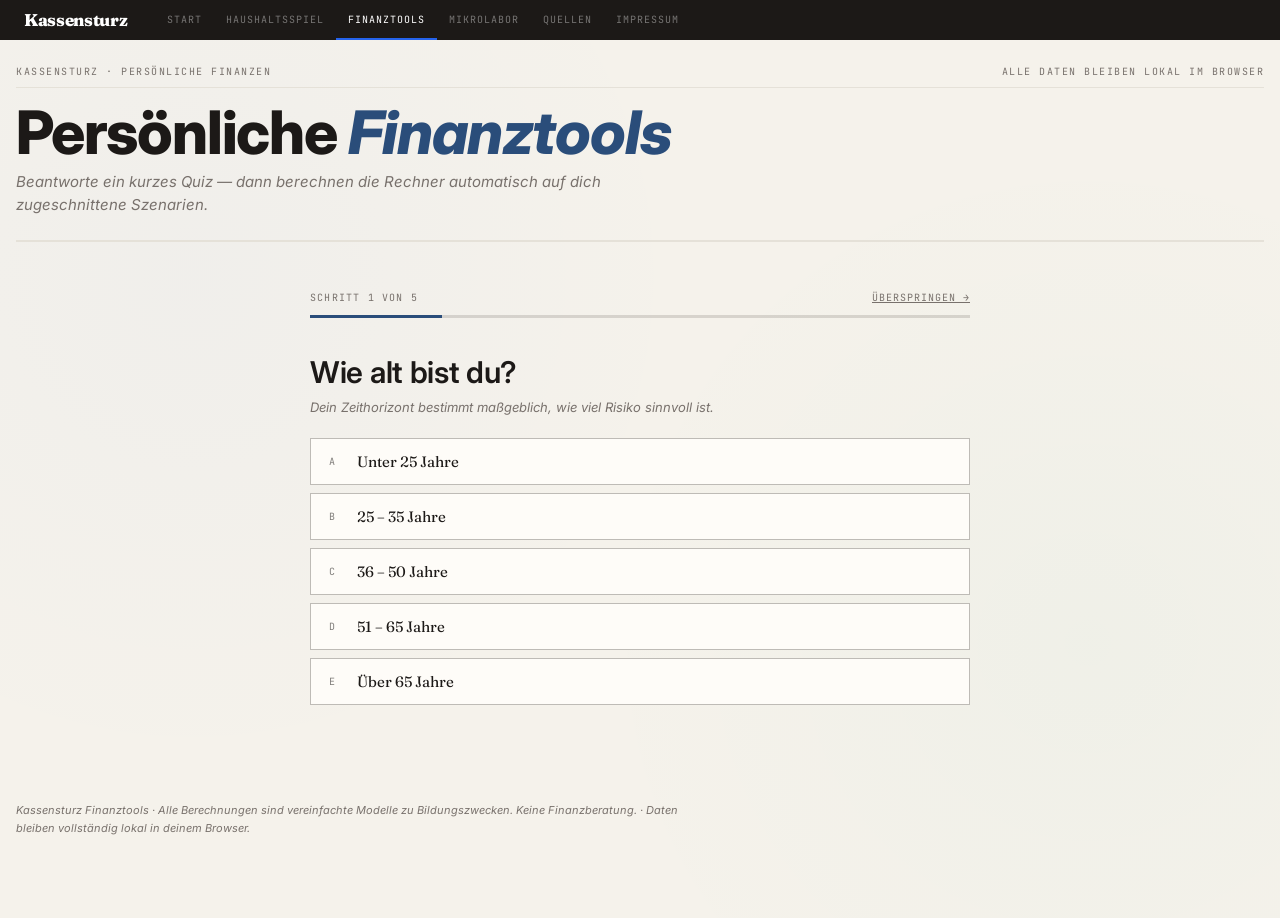
==== finanz.html @ 19484ed2 "Links auf relative Pfade umgestellt — funktioniert lokal und auf Cloudflare Co-Authored-By: Claude S" ====
<!DOCTYPE html>
<html lang="de">
<head>
<meta charset="UTF-8">
<meta name="viewport" content="width=device-width, initial-scale=1.0">
<title>Finanztools · Kassensturz</title>
<link rel="preconnect" href="https://fonts.googleapis.com">
<link rel="preconnect" href="https://fonts.gstatic.com" crossorigin>
<link href="https://fonts.googleapis.com/css2?family=Fraunces:opsz,wght@9..144,400;9..144,600;9..144,800&family=Inter:wght@400;500;600;700&family=JetBrains+Mono:wght@400;600&display=swap" rel="stylesheet">
<style>
  :root {
    --bg:      #F5F2EB;
    --paper:   #FEFCF8;
    --ink:     #1C1917;
    --border:  #E5E1D8;
    --rule:    #E5E1D8;
    --muted:   #78716C;
    --accent:  #2563EB;
    --accent2: #1e5f3a;
    --accent3: #2a4d7a;
    --good:    #059669;
    --bad:     #DC2626;
    --warn:    #D97706;
    --r:       8px;
  }
  * { box-sizing: border-box; margin: 0; padding: 0; }
  html, body {
    background: var(--bg);
    color: var(--ink);
    font-family: 'Inter', sans-serif;
    font-size: 15px;
    line-height: 1.5;
  }
  body {
    background-image:
      radial-gradient(circle at 15% 30%, rgba(37,99,235,0.025) 0%, transparent 40%),
      radial-gradient(circle at 85% 70%, rgba(5,150,105,0.025) 0%, transparent 40%);
    min-height: 100vh;
    padding: 0 0 80px;
  }
  .wrap { max-width: 1300px; margin: 0 auto; padding: 0 16px; }

  /* ── SITE NAV ── */
  .site-nav-bar { background: var(--ink); padding: 0 24px; height: 40px; display: flex; align-items: center; position: sticky; top: 0; z-index: 100; }
  .site-nav-bar-inner { max-width: 1400px; margin: 0 auto; display: flex; align-items: center; width: 100%; }
  .nav-logo { font-family: 'Fraunces', serif; font-weight: 800; font-size: 17px; color: #fff; letter-spacing: -0.02em; margin-right: 28px; text-decoration: none; }
  .nav-link { font-family: 'JetBrains Mono', monospace; font-size: 10px; text-transform: uppercase; letter-spacing: 0.1em; color: rgba(255,255,255,0.4); padding: 0 12px; height: 40px; display: flex; align-items: center; text-decoration: none; border-bottom: 2px solid transparent; transition: color 0.15s, border-color 0.15s; }
  .nav-link:hover { color: rgba(255,255,255,0.85); }
  .nav-link.active { color: #fff; border-bottom-color: var(--accent); }

  /* ── HEADER ── */
  header {
    border-bottom: 2px solid var(--rule);
    padding: 24px 0 24px;
    margin-bottom: 40px;
  }
  .masthead {
    display: flex;
    justify-content: space-between;
    align-items: baseline;
    font-family: 'JetBrains Mono', monospace;
    font-size: 10px;
    text-transform: uppercase;
    letter-spacing: 0.15em;
    color: var(--muted);
    border-bottom: 1px solid var(--rule);
    padding-bottom: 8px;
    margin-bottom: 16px;
  }
  h1 {
    font-size: clamp(32px, 5vw, 60px);
    font-weight: 800;
    line-height: 0.95;
    letter-spacing: -0.02em;
    margin-bottom: 10px;
  }
  h1 em { font-style: italic; color: var(--accent3); }
  .subtitle {
    font-size: 15px;
    color: var(--muted);
    font-style: italic;
    max-width: 620px;
  }

  /* ── QUIZ ── */
  #quiz-section { padding: 8px 0 40px; }
  .quiz-wrapper { max-width: 660px; margin: 0 auto; }
  .quiz-meta {
    display: flex;
    justify-content: space-between;
    align-items: center;
    margin-bottom: 10px;
  }
  .quiz-step-label {
    font-family: 'JetBrains Mono', monospace;
    font-size: 10px;
    text-transform: uppercase;
    letter-spacing: 0.12em;
    color: var(--muted);
  }
  .quiz-progress {
    height: 3px;
    background: rgba(42,39,32,0.15);
    margin-bottom: 36px;
  }
  .quiz-progress-fill {
    height: 100%;
    background: var(--accent3);
    transition: width 0.4s ease;
  }
  .quiz-step { display: none; animation: fadeIn 0.25s ease; }
  .quiz-step.active { display: block; }
  @keyframes fadeIn { from { opacity:0; transform:translateY(8px); } to { opacity:1; transform:none; } }

  .quiz-question {
    font-size: clamp(20px, 3.5vw, 30px);
    font-weight: 600;
    line-height: 1.2;
    letter-spacing: -0.01em;
    margin-bottom: 8px;
  }
  .quiz-sub {
    font-size: 13px;
    color: var(--muted);
    font-style: italic;
    margin-bottom: 20px;
  }
  .quiz-options {
    display: flex;
    flex-direction: column;
    gap: 8px;
    margin-bottom: 16px;
  }
  .quiz-option {
    background: var(--paper);
    border: 1.5px solid rgba(42,39,32,0.3);
    padding: 13px 18px;
    cursor: pointer;
    font-family: 'Fraunces', serif;
    font-size: 15px;
    text-align: left;
    display: flex;
    align-items: center;
    gap: 14px;
    transition: all 0.12s;
    color: var(--ink);
  }
  .quiz-option:hover { background: var(--ink); color: var(--paper); border-color: var(--ink); }
  .quiz-option.selected { background: var(--accent3); color: var(--paper); border-color: var(--accent3); }
  .quiz-option-key {
    font-family: 'JetBrains Mono', monospace;
    font-size: 10px;
    opacity: 0.55;
    min-width: 14px;
  }
  .quiz-divider { border: none; border-top: 1px dashed rgba(42,39,32,0.2); margin: 24px 0; }
  .quiz-question-sub {
    font-size: clamp(16px, 2.5vw, 22px);
    font-weight: 600;
    letter-spacing: -0.01em;
    margin-bottom: 8px;
  }
  .quiz-next-btn {
    font-family: 'JetBrains Mono', monospace;
    font-size: 11px;
    text-transform: uppercase;
    letter-spacing: 0.12em;
    padding: 10px 24px;
    background: var(--ink);
    color: var(--paper);
    border: none;
    cursor: pointer;
    margin-top: 8px;
    transition: background 0.15s;
    display: none;
  }
  .quiz-next-btn:hover { background: var(--accent3); }
  .quiz-next-btn.visible { display: inline-block; }
  .quiz-skip-row {
    margin-top: 20px;
    display: flex;
    justify-content: space-between;
    align-items: center;
  }
  .quiz-skip {
    font-family: 'JetBrains Mono', monospace;
    font-size: 10px;
    text-transform: uppercase;
    letter-spacing: 0.1em;
    color: var(--muted);
    background: none;
    border: none;
    cursor: pointer;
    text-decoration: underline;
  }
  .quiz-skip:hover { color: var(--ink); }

  /* ── SECURITY SLIDER ── */
  .security-scale {
    display: flex;
    align-items: center;
    gap: 12px;
    margin: 12px 0 4px;
  }
  .security-scale-label {
    font-family: 'JetBrains Mono', monospace;
    font-size: 10px;
    color: var(--muted);
    white-space: nowrap;
  }
  .security-slider {
    flex: 1;
    height: 4px;
    background: var(--rule);
    outline: none;
    -webkit-appearance: none;
    border-radius: 0;
    cursor: pointer;
  }
  .security-slider::-webkit-slider-thumb {
    -webkit-appearance: none;
    width: 18px; height: 18px;
    background: var(--accent3);
    cursor: pointer;
    border: 2px solid var(--paper);
    border-radius: 0;
  }

  /* ── PROFILE CARD ── */
  #profile-card {
    max-width: 660px;
    margin: 0 auto 40px;
    background: var(--paper);
    border: 1px solid var(--rule);
    border-left: 5px solid var(--accent3);
    padding: 24px 28px;
    display: none;
    animation: fadeIn 0.35s ease;
  }
  .profile-card-label {
    font-family: 'JetBrains Mono', monospace;
    font-size: 10px;
    text-transform: uppercase;
    letter-spacing: 0.14em;
    color: var(--accent3);
    margin-bottom: 10px;
  }
  .profile-type {
    font-size: clamp(22px, 4vw, 34px);
    font-weight: 800;
    letter-spacing: -0.02em;
    margin-bottom: 6px;
  }
  .profile-desc {
    font-size: 14px;
    color: var(--muted);
    font-style: italic;
    margin-bottom: 20px;
  }
  .profile-alloc {
    display: flex;
    flex-direction: column;
    gap: 10px;
    margin-bottom: 20px;
  }
  .alloc-row {
    display: grid;
    grid-template-columns: 130px 1fr 48px;
    align-items: center;
    gap: 12px;
    font-size: 13px;
  }
  .alloc-label { font-family: 'JetBrains Mono', monospace; font-size: 11px; }
  .alloc-track { height: 8px; background: var(--bg); border: 1px solid var(--rule); overflow: hidden; }
  .alloc-fill { height: 100%; transition: width 0.7s cubic-bezier(0.2,0.8,0.2,1); }
  .alloc-pct { font-family: 'JetBrains Mono', monospace; font-size: 11px; text-align: right; font-weight: 600; }
  .profile-start-btn {
    font-family: 'JetBrains Mono', monospace;
    font-size: 11px;
    text-transform: uppercase;
    letter-spacing: 0.12em;
    padding: 11px 26px;
    background: var(--accent3);
    color: var(--paper);
    border: none;
    cursor: pointer;
    transition: background 0.15s;
  }
  .profile-start-btn:hover { background: var(--ink); }
  .profile-retake {
    font-family: 'JetBrains Mono', monospace;
    font-size: 10px;
    letter-spacing: 0.08em;
    color: var(--muted);
    background: none;
    border: 1px solid var(--rule);
    padding: 11px 16px;
    cursor: pointer;
    margin-left: 10px;
  }
  .profile-retake:hover { background: var(--ink); color: var(--paper); border-color: var(--ink); }

  /* ── TOOLS ── */
  #tools-section { display: none; animation: fadeIn 0.3s ease; }
  .tool-tabs-bar {
    display: flex;
    border-bottom: 1px solid var(--rule);
    margin-bottom: 28px;
    overflow-x: auto;
  }
  .tool-tab {
    font-family: 'JetBrains Mono', monospace;
    font-size: 11px;
    text-transform: uppercase;
    letter-spacing: 0.1em;
    padding: 11px 18px;
    border: none;
    border-bottom: 2px solid transparent;
    margin-bottom: -1px;
    background: none;
    color: var(--muted);
    cursor: pointer;
    white-space: nowrap;
    transition: color 0.15s;
  }
  .tool-tab:hover { color: var(--ink); }
  .tool-tab.active { color: var(--ink); border-bottom-color: var(--accent3); font-weight: 600; }
  .tool-pane { display: none; }
  .tool-pane.active { display: block; }
  .hs-banner {
    background: var(--ink);
    color: var(--paper);
    font-family: 'JetBrains Mono', monospace;
    font-size: 11px;
    padding: 10px 18px;
    display: flex;
    align-items: center;
    gap: 12px;
    margin-bottom: 16px;
  }
  .hs-banner-tag {
    background: var(--accent);
    color: var(--paper);
    font-size: 9px;
    text-transform: uppercase;
    letter-spacing: 0.12em;
    padding: 2px 7px;
    white-space: nowrap;
  }
  .hs-banner-close {
    margin-left: auto;
    background: none;
    border: none;
    color: var(--paper);
    cursor: pointer;
    font-size: 14px;
    opacity: 0.6;
  }
  .hs-banner-close:hover { opacity: 1; }

  /* ── LAYOUT (sidebar + dashboard) same as main game ── */
  .layout {
    display: grid;
    grid-template-columns: minmax(300px, 360px) 1fr;
    gap: 28px;
    align-items: start;
  }
  @media (max-width: 900px) { .layout { grid-template-columns: 1fr; } }

  .controls {
    background: var(--paper);
    border: 1px solid var(--rule);
    padding: 20px;
    position: sticky;
    top: 16px;
    max-height: calc(100vh - 32px);
    overflow-y: auto;
  }
  .controls::-webkit-scrollbar { width: 5px; }
  .controls::-webkit-scrollbar-thumb { background: var(--rule); }
  @media (max-width: 900px) { .controls { position: relative; top: 0; max-height: none; } }

  .section-title {
    font-family: 'JetBrains Mono', monospace;
    font-size: 11px;
    text-transform: uppercase;
    letter-spacing: 0.14em;
    font-weight: 600;
    margin: 18px 0 10px;
    padding-bottom: 4px;
    border-bottom: 1px solid var(--rule);
    display: flex;
    justify-content: space-between;
    align-items: center;
    cursor: pointer;
    user-select: none;
  }
  .section-title::after { content: '−'; font-size: 14px; }
  .section-title.collapsed::after { content: '+'; }
  .section-title.collapsed + .section-body { display: none; }
  .section-body { padding-bottom: 6px; }

  .slider-row { margin-bottom: 14px; }
  .slider-row label {
    display: flex;
    justify-content: space-between;
    font-size: 13px;
    margin-bottom: 4px;
  }
  .slider-row .value {
    font-family: 'JetBrains Mono', monospace;
    font-size: 12px;
    color: var(--accent3);
    font-weight: 600;
  }
  input[type="range"] {
    width: 100%;
    height: 4px;
    background: var(--rule);
    outline: none;
    -webkit-appearance: none;
    border-radius: 0;
    cursor: pointer;
  }
  input[type="range"]::-webkit-slider-thumb {
    -webkit-appearance: none;
    width: 16px; height: 16px;
    background: var(--accent3);
    cursor: pointer;
    border: 2px solid var(--paper);
    border-radius: 0;
  }
  input[type="range"]::-moz-range-thumb {
    width: 16px; height: 16px;
    background: var(--accent3);
    cursor: pointer;
    border: 2px solid var(--paper);
    border-radius: 0;
  }
  .toggle-row {
    display: flex;
    justify-content: space-between;
    align-items: center;
    margin-bottom: 12px;
    font-size: 13px;
  }
  .toggle-row input[type="checkbox"] {
    appearance: none;
    width: 36px; height: 18px;
    background: var(--rule);
    position: relative;
    cursor: pointer;
    transition: background 0.2s;
    flex-shrink: 0;
  }
  .toggle-row input[type="checkbox"]:checked { background: var(--accent3); }
  .toggle-row input[type="checkbox"]::before {
    content: ''; position: absolute;
    width: 14px; height: 14px;
    background: var(--paper);
    top: 2px; left: 2px;
    transition: transform 0.2s;
  }
  .toggle-row input[type="checkbox"]:checked::before { transform: translateX(18px); }

  .dashboard { display: flex; flex-direction: column; gap: 20px; }

  .kpi-grid {
    display: grid;
    grid-template-columns: repeat(auto-fit, minmax(160px, 1fr));
    gap: 1px;
    background: var(--rule);
    border: 1px solid var(--rule);
  }
  .kpi { background: var(--paper); padding: 15px 17px; }
  .kpi-label {
    font-family: 'JetBrains Mono', monospace;
    font-size: 9px;
    text-transform: uppercase;
    letter-spacing: 0.12em;
    color: var(--muted);
    margin-bottom: 5px;
  }
  .kpi-value { font-size: 26px; font-weight: 800; letter-spacing: -0.02em; line-height: 1; }
  .kpi-delta { font-family: 'JetBrains Mono', monospace; font-size: 10px; margin-top: 4px; }
  .kpi-delta.good { color: var(--good); }
  .kpi-delta.bad  { color: var(--bad); }
  .kpi-delta.neutral { color: var(--muted); }

  .panel {
    background: var(--paper);
    border: 1px solid var(--border);
    border-radius: 8px;
    padding: 20px 22px;
    transition: box-shadow 0.2s;
  }
  .panel:hover { box-shadow: 0 4px 20px rgba(0,0,0,0.07); }
  .panel h2 { font-size: 18px; font-weight: 600; margin-bottom: 3px; letter-spacing: -0.01em; }
  .panel-sub {
    font-family: 'JetBrains Mono', monospace;
    font-size: 10px;
    text-transform: uppercase;
    letter-spacing: 0.12em;
    color: var(--muted);
    margin-bottom: 14px;
  }

  /* ── COMPARISON PANEL (Kredit vs Invest) ── */
  .compare-grid {
    display: grid;
    grid-template-columns: 1fr 1fr;
    gap: 1px;
    background: var(--rule);
    border: 1px solid var(--rule);
    margin-bottom: 20px;
  }
  @media (max-width: 600px) { .compare-grid { grid-template-columns: 1fr; } }
  .compare-cell { background: var(--paper); padding: 16px 18px; }
  .compare-cell-label {
    font-family: 'JetBrains Mono', monospace;
    font-size: 10px;
    text-transform: uppercase;
    letter-spacing: 0.12em;
    color: var(--muted);
    margin-bottom: 6px;
  }
  .compare-cell-value { font-size: 22px; font-weight: 800; letter-spacing: -0.02em; }
  .compare-cell-sub { font-size: 12px; color: var(--muted); margin-top: 3px; font-style: italic; }

  .winner-banner {
    padding: 14px 18px;
    font-family: 'JetBrains Mono', monospace;
    font-size: 11px;
    text-transform: uppercase;
    letter-spacing: 0.1em;
    margin-bottom: 20px;
  }
  .winner-banner.kredit { background: var(--accent3); color: var(--paper); }
  .winner-banner.invest { background: var(--good); color: var(--paper); }
  .winner-banner.gleich { background: var(--ink); color: var(--paper); }

  /* ── BARS ── */
  .bars { display: flex; flex-direction: column; gap: 6px; }
  .bar-row {
    display: grid;
    grid-template-columns: 80px 1fr 90px;
    align-items: center;
    gap: 10px;
    font-size: 12px;
  }
  .bar-label { font-family: 'JetBrains Mono', monospace; font-size: 11px; }
  .bar-track { height: 18px; background: var(--bg); border: 1px solid var(--rule); overflow: hidden; }
  .bar-fill { height: 100%; transition: width 0.4s cubic-bezier(0.2,0.8,0.2,1); min-width: 0; background: var(--ink); }
  .bar-fill.pos { background: var(--good); }
  .bar-fill.neg { background: var(--bad); }
  .bar-fill.neu { background: var(--accent3); }
  .bar-value { font-family: 'JetBrains Mono', monospace; font-size: 11px; text-align: right; }

  /* ── PROFILE STRIP (shown in tools) ── */
  .profile-strip {
    background: var(--ink);
    color: var(--paper);
    padding: 10px 18px;
    display: flex;
    justify-content: space-between;
    align-items: center;
    font-family: 'JetBrains Mono', monospace;
    font-size: 11px;
    margin-bottom: 24px;
    flex-wrap: wrap;
    gap: 8px;
  }
  .profile-strip-name { font-weight: 600; letter-spacing: 0.05em; }
  .profile-strip-alloc { opacity: 0.7; }
  .profile-strip-btn {
    background: transparent;
    border: 1px solid rgba(251,249,244,0.3);
    color: var(--paper);
    font-family: 'JetBrains Mono', monospace;
    font-size: 10px;
    text-transform: uppercase;
    letter-spacing: 0.1em;
    padding: 4px 10px;
    cursor: pointer;
  }
  .profile-strip-btn:hover { background: rgba(251,249,244,0.1); }

  /* ── INFO BOX ── */
  .info-box {
    background: rgba(42,77,122,0.06);
    border-left: 3px solid var(--accent3);
    padding: 12px 16px;
    font-size: 13px;
    line-height: 1.55;
    font-style: italic;
    color: var(--muted);
  }
  .info-box strong { font-style: normal; color: var(--ink); }

  .footer-note {
    font-size: 11px;
    color: var(--muted);
    font-style: italic;
    margin-top: 32px;
    line-height: 1.7;
    max-width: 700px;
  }
</style>
</head>
<body>

<!-- SITE NAV -->
<nav class="site-nav-bar">
  <div class="site-nav-bar-inner">
    <a href="index.html" class="nav-logo">Kassensturz</a>
    <a href="index.html" class="nav-link">Start</a>
  <a href="haushaltsspiel.html" class="nav-link">Haushaltsspiel</a>
    <a href="finanz.html" class="nav-link active">Finanztools</a>
    <a href="mikro.html" class="nav-link">Mikrolabor</a>
    <a href="quellen.html" class="nav-link">Quellen</a>
    <a href="impressum.html" class="nav-link">Impressum</a>
  </div>
</nav>

<div class="wrap">
  <header>
    <div class="masthead">
      <span>Kassensturz · Persönliche Finanzen</span>
      <span>Alle Daten bleiben lokal im Browser</span>
    </div>
    <h1>Persönliche <em>Finanztools</em></h1>
    <p class="subtitle">Beantworte ein kurzes Quiz — dann berechnen die Rechner automatisch auf dich zugeschnittene Szenarien.</p>
  </header>

  <!-- ════════════════════════════════════════
       QUIZ
  ════════════════════════════════════════ -->
  <div id="quiz-section">
    <div class="quiz-wrapper">
      <div class="quiz-meta">
        <span class="quiz-step-label" id="quiz-step-label">Schritt 1 von 5</span>
        <button class="quiz-skip" onclick="skipQuiz()">Überspringen →</button>
      </div>
      <div class="quiz-progress">
        <div class="quiz-progress-fill" id="quiz-progress-fill" style="width:20%"></div>
      </div>

      <!-- ── STEP 1: Alter ── -->
      <div class="quiz-step active" id="step-1">
        <div class="quiz-question">Wie alt bist du?</div>
        <div class="quiz-sub">Dein Zeithorizont bestimmt maßgeblich, wie viel Risiko sinnvoll ist.</div>
        <div class="quiz-options">
          <button class="quiz-option" data-key="age" data-val="u25" onclick="selectOption(this)"><span class="quiz-option-key">A</span>Unter 25 Jahre</button>
          <button class="quiz-option" data-key="age" data-val="25-35" onclick="selectOption(this)"><span class="quiz-option-key">B</span>25 – 35 Jahre</button>
          <button class="quiz-option" data-key="age" data-val="36-50" onclick="selectOption(this)"><span class="quiz-option-key">C</span>36 – 50 Jahre</button>
          <button class="quiz-option" data-key="age" data-val="51-65" onclick="selectOption(this)"><span class="quiz-option-key">D</span>51 – 65 Jahre</button>
          <button class="quiz-option" data-key="age" data-val="65p" onclick="selectOption(this)"><span class="quiz-option-key">E</span>Über 65 Jahre</button>
        </div>
      </div>

      <!-- ── STEP 2: Einkommen & Sparrate ── -->
      <div class="quiz-step" id="step-2">
        <div class="quiz-question">Was ist dein monatliches Nettoeinkommen?</div>
        <div class="quiz-options">
          <button class="quiz-option" data-key="income" data-val="u1500" onclick="selectOption(this)"><span class="quiz-option-key">A</span>Unter 1.500 €</button>
          <button class="quiz-option" data-key="income" data-val="1500-2500" onclick="selectOption(this)"><span class="quiz-option-key">B</span>1.500 – 2.500 €</button>
          <button class="quiz-option" data-key="income" data-val="2500-4000" onclick="selectOption(this)"><span class="quiz-option-key">C</span>2.500 – 4.000 €</button>
          <button class="quiz-option" data-key="income" data-val="4000-7000" onclick="selectOption(this)"><span class="quiz-option-key">D</span>4.000 – 7.000 €</button>
          <button class="quiz-option" data-key="income" data-val="7000p" onclick="selectOption(this)"><span class="quiz-option-key">E</span>Über 7.000 €</button>
        </div>
        <hr class="quiz-divider">
        <div class="quiz-question-sub">Wie viel kannst du monatlich anlegen?</div>
        <div class="quiz-options">
          <button class="quiz-option" data-key="saverate" data-val="u100" onclick="selectOption(this)"><span class="quiz-option-key">A</span>Kaum etwas — unter 100 €</button>
          <button class="quiz-option" data-key="saverate" data-val="100-300" onclick="selectOption(this)"><span class="quiz-option-key">B</span>Ein bisschen — 100 bis 300 €</button>
          <button class="quiz-option" data-key="saverate" data-val="300-1000" onclick="selectOption(this)"><span class="quiz-option-key">C</span>Regelmäßig — 300 bis 1.000 €</button>
          <button class="quiz-option" data-key="saverate" data-val="1000p" onclick="selectOption(this)"><span class="quiz-option-key">D</span>Deutlich mehr — über 1.000 €</button>
        </div>
        <div class="quiz-skip-row">
          <button class="quiz-next-btn" id="step2-next" onclick="goToStep(3)">Weiter →</button>
        </div>
      </div>

      <!-- ── STEP 3: Ziel & Horizont ── -->
      <div class="quiz-step" id="step-3">
        <div class="quiz-question">Wofür sparst oder investierst du?</div>
        <div class="quiz-options">
          <button class="quiz-option" data-key="goal" data-val="notgroschen" onclick="selectOption(this)"><span class="quiz-option-key">A</span>Notgroschen / Sicherheitspolster</button>
          <button class="quiz-option" data-key="goal" data-val="kauf" onclick="selectOption(this)"><span class="quiz-option-key">B</span>Große Anschaffung (Auto, Urlaub) in unter 3 Jahren</button>
          <button class="quiz-option" data-key="goal" data-val="immobilie" onclick="selectOption(this)"><span class="quiz-option-key">C</span>Wohneigentum</button>
          <button class="quiz-option" data-key="goal" data-val="rente" onclick="selectOption(this)"><span class="quiz-option-key">D</span>Altersvorsorge</button>
          <button class="quiz-option" data-key="goal" data-val="aufbau" onclick="selectOption(this)"><span class="quiz-option-key">E</span>Langfristiger Vermögensaufbau</button>
        </div>
        <hr class="quiz-divider">
        <div class="quiz-question-sub">Wann könntest du das Geld brauchen?</div>
        <div class="quiz-options">
          <button class="quiz-option" data-key="horizon" data-val="u1" onclick="selectOption(this)"><span class="quiz-option-key">A</span>Jederzeit — unter 1 Jahr</button>
          <button class="quiz-option" data-key="horizon" data-val="1-5" onclick="selectOption(this)"><span class="quiz-option-key">B</span>In 1 bis 5 Jahren</button>
          <button class="quiz-option" data-key="horizon" data-val="5-15" onclick="selectOption(this)"><span class="quiz-option-key">C</span>In 5 bis 15 Jahren</button>
          <button class="quiz-option" data-key="horizon" data-val="15p" onclick="selectOption(this)"><span class="quiz-option-key">D</span>Erst in 15+ Jahren</button>
        </div>
        <div class="quiz-skip-row">
          <button class="quiz-next-btn" id="step3-next" onclick="goToStep(4)">Weiter →</button>
        </div>
      </div>

      <!-- ── STEP 4: Risiko ── -->
      <div class="quiz-step" id="step-4">
        <div class="quiz-question">Stell dir vor: Dein Depot verliert in einem Jahr 25% an Wert. Was tust du?</div>
        <div class="quiz-options">
          <button class="quiz-option" data-key="crash" data-val="sell" onclick="selectOption(this)"><span class="quiz-option-key">A</span>Ich verkaufe alles — das ist mir zu riskant</button>
          <button class="quiz-option" data-key="crash" data-val="nervous" onclick="selectOption(this)"><span class="quiz-option-key">B</span>Ich bin nervös, halte aber durch</button>
          <button class="quiz-option" data-key="crash" data-val="calm" onclick="selectOption(this)"><span class="quiz-option-key">C</span>Ich bleibe ruhig — das gehört dazu</button>
          <button class="quiz-option" data-key="crash" data-val="buy" onclick="selectOption(this)"><span class="quiz-option-key">D</span>Ich kaufe nach — günstige Gelegenheit!</button>
        </div>
        <hr class="quiz-divider">
        <div class="quiz-question-sub">Wie wichtig ist dir Stabilität vs. Rendite?</div>
        <div class="security-scale">
          <span class="security-scale-label">Sicherheit</span>
          <input type="range" class="security-slider" id="security-slider" min="1" max="5" step="1" value="3">
          <span class="security-scale-label">Rendite</span>
        </div>
        <div style="font-family:'JetBrains Mono',monospace;font-size:10px;color:var(--muted);margin-top:6px;" id="security-label">Ausgewogen (3/5)</div>
        <div class="quiz-skip-row">
          <button class="quiz-next-btn" id="step4-next" onclick="goToStep(5)">Weiter →</button>
        </div>
      </div>

      <!-- ── STEP 5: Vorwissen ── -->
      <div class="quiz-step" id="step-5">
        <div class="quiz-question">Wie gut kennst du dich mit Geldanlage aus?</div>
        <div class="quiz-sub">Beeinflusst die Tiefe der Erklärungen in den Rechnern.</div>
        <div class="quiz-options">
          <button class="quiz-option" data-key="knowledge" data-val="beginner" onclick="selectOption(this)"><span class="quiz-option-key">A</span>Anfänger — ich lerne gerade</button>
          <button class="quiz-option" data-key="knowledge" data-val="basic" onclick="selectOption(this)"><span class="quiz-option-key">B</span>Grundkenntnisse — ich kenne ETFs und Zinsen</button>
          <button class="quiz-option" data-key="knowledge" data-val="advanced" onclick="selectOption(this)"><span class="quiz-option-key">C</span>Fortgeschritten — ich kenne Assetklassen, Rebalancing</button>
          <button class="quiz-option" data-key="knowledge" data-val="pro" onclick="selectOption(this)"><span class="quiz-option-key">D</span>Profi — kein Bedarf an Erklärungen</button>
        </div>
      </div>

    </div><!-- end quiz-wrapper -->
  </div><!-- end quiz-section -->

  <!-- ════════════════════════════════════════
       PROFILE CARD
  ════════════════════════════════════════ -->
  <div id="profile-card">
    <div class="profile-card-label">Dein Finanzprofil</div>
    <div class="profile-type" id="profile-type-name">—</div>
    <div class="profile-desc" id="profile-type-desc">—</div>
    <div class="profile-alloc" id="profile-alloc"></div>
    <div style="display:flex;gap:0;flex-wrap:wrap;">
      <button class="profile-start-btn" onclick="showTools()">Zu den Rechnern →</button>
      <button class="profile-retake" onclick="retakeQuiz()">Quiz wiederholen</button>
    </div>
  </div>

  <!-- ════════════════════════════════════════
       TOOLS
  ════════════════════════════════════════ -->
  <div id="tools-section">
    <div class="profile-strip" id="profile-strip">
      <div>
        <span class="profile-strip-name" id="strip-name">—</span>
        <span class="profile-strip-alloc" id="strip-alloc"></span>
      </div>
      <button class="profile-strip-btn" onclick="retakeQuiz()">Profil ändern</button>
    </div>

    <div class="hs-banner" id="hs-banner" style="display:none">
      <span class="hs-banner-tag">Haushaltsspiel</span>
      <span id="hs-banner-text">Steuersätze aus deinem Szenario geladen.</span>
      <button class="hs-banner-close" onclick="document.getElementById('hs-banner').style.display='none'">×</button>
    </div>

    <div class="tool-tabs-bar">
      <button class="tool-tab active" onclick="switchTool('invest', this)">Investieren</button>
      <button class="tool-tab" onclick="switchTool('kredit', this)">Kredit vs. Investieren</button>
      <button class="tool-tab" onclick="switchTool('rente', this)">Altersvorsorge</button>
    </div>

    <!-- ═══ TOOL 1: INVESTIEREN ═══ -->
    <div class="tool-pane active" id="tool-invest">
      <div class="layout">
        <!-- Sidebar -->
        <aside class="controls">
          <div class="section-title" data-toggle>Startbedingungen</div>
          <div class="section-body">
            <div class="slider-row">
              <label>Startkapital <span class="value" id="v_startkapital"></span></label>
              <input type="range" id="startkapital" min="0" max="200000" step="1000" value="10000">
            </div>
            <div class="slider-row">
              <label>Monatliche Sparrate <span class="value" id="v_sparrate"></span></label>
              <input type="range" id="sparrate" min="0" max="5000" step="50" value="200">
            </div>
          </div>

          <div class="section-title" data-toggle>Rendite & Laufzeit</div>
          <div class="section-body">
            <div class="slider-row">
              <label>Erwartete Jahresrendite <span class="value" id="v_rendite"></span></label>
              <input type="range" id="rendite" min="0" max="15" step="0.5" value="7">
            </div>
            <div class="slider-row">
              <label>Anlagehorizont <span class="value" id="v_horizont"></span></label>
              <input type="range" id="horizont" min="1" max="40" step="1" value="20">
            </div>
          </div>

          <div class="section-title" data-toggle>Steuern & Inflation</div>
          <div class="section-body">
            <div class="slider-row">
              <label>Abgeltungsteuer <span class="value" id="v_invest_steuer"></span></label>
              <input type="range" id="invest_steuer" min="0" max="35" step="1" value="25">
            </div>
            <div class="slider-row">
              <label>Inflation (p.a.) <span class="value" id="v_inflation"></span></label>
              <input type="range" id="inflation" min="0" max="8" step="0.5" value="2.5">
            </div>
          </div>

          <div class="section-title" data-toggle>Vergleichszins</div>
          <div class="section-body">
            <div class="slider-row">
              <label>Tagesgeld / Festgeld <span class="value" id="v_tagesgeld"></span></label>
              <input type="range" id="tagesgeld" min="0" max="6" step="0.25" value="3">
            </div>
          </div>
        </aside>

        <!-- Dashboard -->
        <div class="dashboard">
          <!-- KPIs -->
          <div class="kpi-grid">
            <div class="kpi">
              <div class="kpi-label">Endbetrag</div>
              <div class="kpi-value" id="kpi_endbetrag">—</div>
              <div class="kpi-delta neutral">nominal</div>
            </div>
            <div class="kpi">
              <div class="kpi-label">Real (inflationsber.)</div>
              <div class="kpi-value" id="kpi_real">—</div>
              <div class="kpi-delta neutral" id="kpi_real_d">—</div>
            </div>
            <div class="kpi">
              <div class="kpi-label">Zinseszins-Anteil</div>
              <div class="kpi-value" id="kpi_zinsen">—</div>
              <div class="kpi-delta good" id="kpi_zinsen_d">—</div>
            </div>
            <div class="kpi">
              <div class="kpi-label">Steuerabzug</div>
              <div class="kpi-value" id="kpi_steuer">—</div>
              <div class="kpi-delta bad">vom Gewinn</div>
            </div>
          </div>

          <!-- Chart -->
          <div class="panel">
            <h2>Vermögensentwicklung</h2>
            <div class="panel-sub">Nominal · grau = Einzahlungen · grün = Zinseszins · gestrichelt = real (inflationsbereinigt)</div>
            <div id="invest-chart"></div>
            <div style="display:flex;gap:20px;margin-top:10px;flex-wrap:wrap;">
              <div style="display:flex;align-items:center;gap:6px;font-family:'JetBrains Mono',monospace;font-size:10px;color:var(--muted);">
                <div style="width:20px;height:8px;background:rgba(42,39,32,0.18);border:1px solid var(--rule);"></div>Einzahlungen
              </div>
              <div style="display:flex;align-items:center;gap:6px;font-family:'JetBrains Mono',monospace;font-size:10px;color:var(--muted);">
                <div style="width:20px;height:8px;background:rgba(30,95,58,0.35);"></div>Zinseszins
              </div>
              <div style="display:flex;align-items:center;gap:6px;font-family:'JetBrains Mono',monospace;font-size:10px;color:var(--muted);">
                <div style="width:20px;height:3px;background:var(--accent3);border-top:2px dashed var(--accent3);"></div>Real
              </div>
            </div>
          </div>

          <!-- Vergleich Tagesgeld -->
          <div class="panel">
            <h2>Vergleich: Depot vs. Tagesgeld</h2>
            <div class="panel-sub">Gleiche Einzahlungen — unterschiedliche Ergebnisse</div>
            <div class="bars" id="invest-vergleich-bars"></div>
          </div>

          <!-- Info -->
          <div class="info-box" id="invest-info-box">
            <strong>Die 72er-Regel:</strong> Teile 72 durch deine Rendite — so viele Jahre dauert es, bis sich dein Kapital verdoppelt.
          </div>
        </div>
      </div>
    </div><!-- end tool-invest -->

    <!-- ═══ TOOL 2: KREDIT VS. INVESTIEREN ═══ -->
    <div class="tool-pane" id="tool-kredit">
      <div class="layout">
        <!-- Sidebar -->
        <aside class="controls">
          <div class="section-title" data-toggle>Kredit</div>
          <div class="section-body">
            <div class="slider-row">
              <label>Kreditsumme <span class="value" id="v_kreditsumme"></span></label>
              <input type="range" id="kreditsumme" min="10000" max="600000" step="5000" value="250000">
            </div>
            <div class="slider-row">
              <label>Zinssatz (p.a.) <span class="value" id="v_kreditzins"></span></label>
              <input type="range" id="kreditzins" min="0.5" max="8" step="0.25" value="4">
            </div>
            <div class="slider-row">
              <label>Laufzeit <span class="value" id="v_laufzeit"></span></label>
              <input type="range" id="laufzeit" min="5" max="35" step="1" value="20">
            </div>
          </div>

          <div class="section-title" data-toggle>Verfügbares Extra-Budget</div>
          <div class="section-body">
            <div class="slider-row">
              <label>Budget / Jahr <span class="value" id="v_budget"></span></label>
              <input type="range" id="budget" min="0" max="50000" step="500" value="5000">
            </div>
            <div style="font-size:13px;color:var(--muted);font-style:italic;margin-bottom:14px;">Dieses Budget kannst du entweder als Sondertilgung einsetzen oder in ein Portfolio investieren.</div>
          </div>

          <div class="section-title" data-toggle>Investitionsrendite</div>
          <div class="section-body">
            <div class="slider-row">
              <label>Portfolio-Rendite (p.a.) <span class="value" id="v_portfolio_rendite"></span></label>
              <input type="range" id="portfolio_rendite" min="0" max="12" step="0.5" value="6">
            </div>
            <div class="slider-row">
              <label>Abgeltungsteuer <span class="value" id="v_kredit_steuer"></span></label>
              <input type="range" id="kredit_steuer" min="0" max="35" step="1" value="25">
            </div>
          </div>
        </aside>

        <!-- Dashboard -->
        <div class="dashboard">
          <div id="winner-banner" class="winner-banner gleich">—</div>

          <div class="compare-grid">
            <div class="compare-cell">
              <div class="compare-cell-label">Sondertilgung — Nettovermögen nach Laufzeit</div>
              <div class="compare-cell-value" id="kredit_ergebnis_tilgung">—</div>
              <div class="compare-cell-sub" id="kredit_sub_tilgung">—</div>
            </div>
            <div class="compare-cell">
              <div class="compare-cell-label">Investieren — Nettovermögen nach Laufzeit</div>
              <div class="compare-cell-value" id="kredit_ergebnis_invest">—</div>
              <div class="compare-cell-sub" id="kredit_sub_invest">—</div>
            </div>
          </div>

          <div class="panel">
            <h2>Detailvergleich</h2>
            <div class="panel-sub">nach der vollen Laufzeit</div>
            <div class="bars" id="kredit-bars"></div>
          </div>

          <div class="panel">
            <h2>Laufzeitentwicklung</h2>
            <div class="panel-sub">Nettovermögen Jahr für Jahr · blau = Tilgung · grün = Investieren</div>
            <div id="kredit-chart"></div>
          </div>

          <div class="info-box" id="kredit-info-box">
            Wenn dein <strong>Kreditzins größer als die Netto-Rendite</strong> ist (nach Steuer), lohnt immer die Tilgung. Aber die Rendite ist unsicher — der Zinsvorteil durch Tilgung ist garantiert.
          </div>
        </div>
      </div>
    </div><!-- end tool-kredit -->

    <!-- ═══ TOOL 3: ALTERSVORSORGE ═══ -->
    <div class="tool-pane" id="tool-rente">
      <div class="layout">
        <!-- Sidebar -->
        <aside class="controls">
          <div class="section-title" data-toggle>Deine Situation</div>
          <div class="section-body">
            <div class="slider-row">
              <label>Aktuelles Alter <span class="value" id="v_alter"></span></label>
              <input type="range" id="alter" min="18" max="64" step="1" value="35">
            </div>
            <div class="slider-row">
              <label>Gewünschtes Rentenalter <span class="value" id="v_rentenalter"></span></label>
              <input type="range" id="rentenalter" min="55" max="70" step="1" value="67">
            </div>
            <div class="slider-row">
              <label>Vorhandenes Depot <span class="value" id="v_depot_start"></span></label>
              <input type="range" id="depot_start" min="0" max="500000" step="5000" value="0">
            </div>
          </div>

          <div class="section-title" data-toggle>Ziel & Lücke</div>
          <div class="section-body">
            <div class="slider-row">
              <label>Gewünschte Monatsrente <span class="value" id="v_wunschrente"></span></label>
              <input type="range" id="wunschrente" min="500" max="6000" step="100" value="2500">
            </div>
            <div class="slider-row">
              <label>Erwartete gesetzliche Rente <span class="value" id="v_gesrente"></span></label>
              <input type="range" id="gesrente" min="0" max="3500" step="50" value="1400">
            </div>
          </div>

          <div class="section-title" data-toggle>Annahmen</div>
          <div class="section-body">
            <div class="slider-row">
              <label>Depot-Rendite (Ansparphase) <span class="value" id="v_depot_rendite"></span></label>
              <input type="range" id="depot_rendite" min="1" max="10" step="0.5" value="6">
            </div>
            <div class="slider-row">
              <label>Inflation <span class="value" id="v_rente_inflation"></span></label>
              <input type="range" id="rente_inflation" min="0" max="5" step="0.5" value="2.5">
            </div>
            <div class="slider-row">
              <label>Rentenphase (Jahre) <span class="value" id="v_rentenphase"></span></label>
              <input type="range" id="rentenphase" min="10" max="40" step="1" value="25">
            </div>
          </div>
        </aside>

        <!-- Dashboard -->
        <div class="dashboard">
          <div class="kpi-grid">
            <div class="kpi">
              <div class="kpi-label">Rentenlücke / Monat</div>
              <div class="kpi-value" id="kpi_luecke">—</div>
              <div class="kpi-delta bad">monatlich fehlendes Einkommen</div>
            </div>
            <div class="kpi">
              <div class="kpi-label">Benötigtes Kapital</div>
              <div class="kpi-value" id="kpi_kapital">—</div>
              <div class="kpi-delta neutral">bei 4%-Entnahmerate</div>
            </div>
            <div class="kpi">
              <div class="kpi-label">Monatliche Sparrate</div>
              <div class="kpi-value" id="kpi_sparrate_nötig">—</div>
              <div class="kpi-delta neutral" id="kpi_sparrate_d">—</div>
            </div>
            <div class="kpi">
              <div class="kpi-label">Jahre bis Rente</div>
              <div class="kpi-value" id="kpi_jahre">—</div>
              <div class="kpi-delta neutral">Ansparphase</div>
            </div>
          </div>

          <div class="panel">
            <h2>Rentenbausteine</h2>
            <div class="panel-sub">Monatliches Einkommen im Ruhestand</div>
            <div class="bars" id="rente-bars"></div>
          </div>

          <div class="panel">
            <h2>Kapitalaufbau bis zur Rente</h2>
            <div class="panel-sub">Depotentwicklung in der Ansparphase</div>
            <div id="rente-chart"></div>
          </div>

          <div class="info-box" id="rente-info-box">
            <strong>Die 4%-Regel:</strong> Du kannst jährlich 4% deines Depots entnehmen, ohne das Kapital langfristig zu verbrauchen. Für 1.000 € / Monat brauchst du ca. 300.000 € Depot.
          </div>
        </div>
      </div>
    </div><!-- end tool-rente -->

  </div><!-- end tools-section -->

  <p class="footer-note" style="margin-top:40px;">
    Kassensturz Finanztools · Alle Berechnungen sind vereinfachte Modelle zu Bildungszwecken. Keine Finanzberatung. · Daten bleiben vollständig lokal in deinem Browser.
  </p>
</div><!-- end wrap -->

<script>
// ════════════════════════════════════════════
// QUIZ
// ════════════════════════════════════════════
const answers = {};
let currentStep = 1;

// Step requirements: which keys must be answered before advancing
const stepKeys = {
  1: ['age'],
  2: ['income', 'saverate'],
  3: ['goal', 'horizon'],
  4: ['crash'],
  5: ['knowledge']
};

document.getElementById('security-slider').addEventListener('input', function() {
  const v = +this.value;
  const labels = ['', 'Sehr sicherheitsorientiert (1/5)', 'Eher sicher (2/5)', 'Ausgewogen (3/5)', 'Eher renditestark (4/5)', 'Renditeoptimiert (5/5)'];
  document.getElementById('security-label').textContent = labels[v];
  answers.security = v;
  checkStepReady(4);
});

function selectOption(btn) {
  const key = btn.dataset.key;
  const val = btn.dataset.val;
  answers[key] = val;

  // Mark selected within same key group
  document.querySelectorAll(`.quiz-option[data-key="${key}"]`).forEach(b => b.classList.remove('selected'));
  btn.classList.add('selected');

  const step = currentStep;
  checkStepReady(step);

  // Single-question steps auto-advance
  if (stepKeys[step].length === 1) {
    setTimeout(() => {
      if (step === 5) finishQuiz();
      else goToStep(step + 1);
    }, 280);
  }
}

function checkStepReady(step) {
  const required = stepKeys[step];
  const allAnswered = required.every(k => answers[k] !== undefined);
  if (step === 2) { const btn = document.getElementById('step2-next'); if(btn) btn.classList.toggle('visible', allAnswered); }
  if (step === 3) { const btn = document.getElementById('step3-next'); if(btn) btn.classList.toggle('visible', allAnswered); }
  if (step === 4) {
    // security has a default value, so only crash is needed
    const ready = answers.crash !== undefined;
    const btn = document.getElementById('step4-next');
    if(btn) btn.classList.toggle('visible', ready);
  }
}

function goToStep(n) {
  document.getElementById(`step-${currentStep}`).classList.remove('active');
  currentStep = n;
  document.getElementById(`step-${n}`).classList.add('active');
  document.getElementById('quiz-step-label').textContent = `Schritt ${n} von 5`;
  document.getElementById('quiz-progress-fill').style.width = (n / 5 * 100) + '%';
  window.scrollTo({top: 0, behavior: 'smooth'});
}

function skipQuiz() {
  // Fill defaults
  if (!answers.age)       answers.age       = '25-35';
  if (!answers.income)    answers.income    = '2500-4000';
  if (!answers.saverate)  answers.saverate  = '300-1000';
  if (!answers.goal)      answers.goal      = 'aufbau';
  if (!answers.horizon)   answers.horizon   = '15p';
  if (!answers.crash)     answers.crash     = 'calm';
  if (!answers.security)  answers.security  = 3;
  if (!answers.knowledge) answers.knowledge = 'basic';
  finishQuiz();
}

function finishQuiz() {
  const profile = computeProfile(answers);
  showProfileCard(profile);
  localStorage.setItem('finanz_profile', JSON.stringify(profile));
  localStorage.setItem('finanz_answers', JSON.stringify(answers));
}

function retakeQuiz() {
  document.getElementById('tools-section').style.display = 'none';
  document.getElementById('profile-card').style.display = 'none';
  // reset
  Object.keys(answers).forEach(k => delete answers[k]);
  document.querySelectorAll('.quiz-option').forEach(b => b.classList.remove('selected'));
  document.querySelectorAll('.quiz-next-btn').forEach(b => b.classList.remove('visible'));
  currentStep = 1;
  document.querySelectorAll('.quiz-step').forEach(s => s.classList.remove('active'));
  document.getElementById('step-1').classList.add('active');
  document.getElementById('quiz-step-label').textContent = 'Schritt 1 von 5';
  document.getElementById('quiz-progress-fill').style.width = '20%';
  document.getElementById('quiz-section').style.display = '';
  window.scrollTo({top: 0, behavior: 'smooth'});
}

// ── PROFILE COMPUTATION ──
function computeProfile(a) {
  let risk = 50;

  const ageScore =    { u25: 22, '25-35': 16, '36-50': 2, '51-65': -14, '65p': -22 };
  const horizScore =  { u1: -28, '1-5': -16, '5-15': 10, '15p': 26 };
  const crashScore =  { sell: -22, nervous: -8, calm: 10, buy: 22 };
  const incomeScore = { u1500: -6, '1500-2500': -2, '2500-4000': 4, '4000-7000': 8, '7000p': 12 };

  risk += ageScore[a.age]   || 0;
  risk += horizScore[a.horizon] || 0;
  risk += crashScore[a.crash]   || 0;
  risk += incomeScore[a.income] || 0;
  risk += ((3 - (a.security || 3)) * -7); // security=1 (sicher) → reduce risk; security=5 → add risk
  if (a.goal === 'notgroschen' || a.goal === 'kauf') risk -= 10;
  if (a.goal === 'rente' || a.goal === 'aufbau') risk += 8;

  risk = Math.max(5, Math.min(98, risk));

  // Asset allocation from risk score
  const stockPct = Math.round(risk * 0.85);
  const bondPct  = Math.round((100 - stockPct) * 0.55);
  const cashPct  = 100 - stockPct - bondPct;

  // Blended expected return
  const blendedRendite = (stockPct * 7 + bondPct * 2.5 + cashPct * 3) / 100;

  // Suggested monthly savings from saverate
  const saverateMap = { u100: 50, '100-300': 200, '300-1000': 500, '1000p': 1500 };
  const sparrate = saverateMap[a.saverate] || 200;

  const incomeMap = { u1500: 1200, '1500-2500': 2000, '2500-4000': 3200, '4000-7000': 5000, '7000p': 9000 };
  const nettoeinkommen = incomeMap[a.income] || 3000;

  const ageMap = { u25: 22, '25-35': 30, '36-50': 43, '51-65': 57, '65p': 68 };
  const alter = ageMap[a.age] || 35;

  const horizYears = { u1: 1, '1-5': 3, '5-15': 10, '15p': 25 };
  const jahre = horizYears[a.horizon] || 15;

  // Profile type
  let profileType, profileDesc;
  if      (risk < 20) { profileType = 'Sicherheitsparker';        profileDesc = 'Du bevorzugst maximale Sicherheit und kurze Horizonte.'; }
  else if (risk < 35) { profileType = 'Vorsichtiger Sparer';      profileDesc = 'Stabilität steht für dich im Vordergrund.'; }
  else if (risk < 50) { profileType = 'Ausgewogener Sparer';      profileDesc = 'Du suchst die Balance zwischen Sicherheit und Rendite.'; }
  else if (risk < 62) { profileType = 'Balancierter Aufbauer';    profileDesc = 'Du kannst mit moderaten Schwankungen gut umgehen.'; }
  else if (risk < 74) { profileType = 'Wachstumsorientierter';    profileDesc = 'Langfristige Rendite ist dir wichtiger als kurzfristige Sicherheit.'; }
  else if (risk < 85) { profileType = 'Langfristiger Aufbauer';   profileDesc = 'Du denkst in Jahrzehnten und nutzt den Zinseszins konsequent.'; }
  else                { profileType = 'Renditeoptimist';           profileDesc = 'Du akzeptierst hohe Schwankungen für maximale Rendite.'; }

  return { risk, stockPct, bondPct, cashPct, blendedRendite, profileType, profileDesc, sparrate, nettoeinkommen, alter, jahre };
}

function showProfileCard(p) {
  document.getElementById('quiz-section').style.display = 'none';
  const card = document.getElementById('profile-card');
  card.style.display = 'block';

  document.getElementById('profile-type-name').textContent = p.profileType;
  document.getElementById('profile-type-desc').textContent = p.profileDesc;

  const alloc = [
    { label: 'Aktien / ETFs', pct: p.stockPct, color: 'var(--accent2)' },
    { label: 'Anleihen', pct: p.bondPct, color: 'var(--accent3)' },
    { label: 'Tagesgeld', pct: p.cashPct, color: 'var(--muted)' },
  ];
  document.getElementById('profile-alloc').innerHTML = alloc.map(a => `
    <div class="alloc-row">
      <div class="alloc-label">${a.label}</div>
      <div class="alloc-track"><div class="alloc-fill" style="width:${a.pct}%;background:${a.color}"></div></div>
      <div class="alloc-pct">${a.pct} %</div>
    </div>`).join('');

  prefillSliders(p);
}

function prefillSliders(p) {
  // Invest tool
  document.getElementById('sparrate').value  = p.sparrate;
  document.getElementById('rendite').value   = p.blendedRendite.toFixed(1);
  document.getElementById('horizont').value  = Math.min(40, Math.max(1, p.jahre));
  document.getElementById('startkapital').value = 0;

  // Altersvorsorge tool
  document.getElementById('alter').value     = p.alter;
  document.getElementById('depot_rendite').value = p.blendedRendite.toFixed(1);

  // Update all labels
  renderInvest();
  renderKredit();
  renderRente();
}

function showTools() {
  document.getElementById('profile-card').style.display = 'none';
  const ts = document.getElementById('tools-section');
  ts.style.display = 'block';

  const saved = localStorage.getItem('finanz_profile');
  if (saved) {
    const p = JSON.parse(saved);
    document.getElementById('strip-name').textContent = p.profileType;
    document.getElementById('strip-alloc').textContent =
      ` · Aktien ${p.stockPct}%  Anleihen ${p.bondPct}%  Cash ${p.cashPct}%`;
    prefillSliders(p);
  } else {
    renderInvest(); renderKredit(); renderRente();
  }

  // section toggle
  document.querySelectorAll('.section-title[data-toggle]').forEach(el => {
    el.addEventListener('click', () => el.classList.toggle('collapsed'));
  });

  window.scrollTo({top: 0, behavior: 'smooth'});
}

function switchTool(id, btn) {
  document.querySelectorAll('.tool-tab').forEach(t => t.classList.remove('active'));
  document.querySelectorAll('.tool-pane').forEach(p => p.classList.remove('active'));
  btn.classList.add('active');
  document.getElementById('tool-' + id).classList.add('active');
}

// ════════════════════════════════════════════
// HELPERS
// ════════════════════════════════════════════
function fmtEUR(v, digits = 0) {
  if (Math.abs(v) >= 1000000) return (v / 1000000).toFixed(1).replace('.', ',') + ' Mio. €';
  if (Math.abs(v) >= 1000)    return (v / 1000).toFixed(digits === 0 ? 0 : 1).replace('.', ',') + ' Tsd. €';
  return v.toFixed(0) + ' €';
}
function fmtK(v) {
  if (v >= 1000000) return (v/1000000).toFixed(1).replace('.',',') + ' Mio.';
  if (v >= 1000)    return (v/1000).toFixed(0) + ' Tsd.';
  return v.toFixed(0);
}

// ════════════════════════════════════════════
// TOOL 1: INVESTIEREN
// ════════════════════════════════════════════
function calcInvest(p) {
  const r = p.rendite / 100 / 12;
  let depot = p.startkapital;
  let einz  = p.startkapital;
  const years = [{ year: 0, depot, einz, real: depot }];

  for (let y = 1; y <= p.horizont; y++) {
    for (let m = 0; m < 12; m++) {
      depot = (depot + p.sparrate) * (1 + r);
      einz += p.sparrate;
    }
    const real = depot / Math.pow(1 + p.inflation / 100, y);
    years.push({ year: y, depot, einz, real });
  }

  const renditeGewinn  = depot - einz;
  const steuerAbzug    = renditeGewinn * p.steuer / 100;
  const nachSteuer     = depot - steuerAbzug;
  const realEnd        = years[years.length - 1].real;

  // Tagesgeld comparison
  const tgR = p.tagesgeld / 100 / 12;
  let tgDepot = p.startkapital;
  for (let y = 0; y < p.horizont; y++)
    for (let m = 0; m < 12; m++) tgDepot = (tgDepot + p.sparrate) * (1 + tgR);

  return { years, depot, nachSteuer, realEnd, einz, renditeGewinn, steuerAbzug, tgDepot };
}

function renderInvest() {
  const p = {
    startkapital: +document.getElementById('startkapital').value,
    sparrate:     +document.getElementById('sparrate').value,
    rendite:      +document.getElementById('rendite').value,
    horizont:     +document.getElementById('horizont').value,
    steuer:       +document.getElementById('invest_steuer').value,
    inflation:    +document.getElementById('inflation').value,
    tagesgeld:    +document.getElementById('tagesgeld').value,
  };

  document.getElementById('v_startkapital').textContent  = fmtEUR(p.startkapital);
  document.getElementById('v_sparrate').textContent      = fmtEUR(p.sparrate) + ' / Mo.';
  document.getElementById('v_rendite').textContent       = p.rendite.toFixed(1).replace('.', ',') + ' %';
  document.getElementById('v_horizont').textContent      = p.horizont + ' Jahre';
  document.getElementById('v_invest_steuer').textContent = p.steuer + ' %';
  document.getElementById('v_inflation').textContent     = p.inflation.toFixed(1).replace('.', ',') + ' %';
  document.getElementById('v_tagesgeld').textContent     = p.tagesgeld.toFixed(2).replace('.', ',') + ' %';

  const r = calcInvest(p);

  document.getElementById('kpi_endbetrag').textContent = fmtEUR(r.depot);
  document.getElementById('kpi_real').textContent      = fmtEUR(r.realEnd);
  document.getElementById('kpi_real_d').textContent    = 'inflationsbereinigt';
  const zinsPct = r.depot > 0 ? (r.renditeGewinn / r.depot * 100).toFixed(0) : 0;
  document.getElementById('kpi_zinsen').textContent    = fmtEUR(r.renditeGewinn);
  document.getElementById('kpi_zinsen_d').textContent  = zinsPct + '% des Endbetrags';
  document.getElementById('kpi_steuer').textContent    = fmtEUR(r.steuerAbzug);

  // 72er-Regel info
  const verdopp = p.rendite > 0 ? (72 / p.rendite).toFixed(1).replace('.', ',') : '—';
  document.getElementById('invest-info-box').innerHTML =
    `<strong>Die 72er-Regel:</strong> Bei ${p.rendite.toFixed(1).replace('.',',')} % Rendite verdoppelt sich dein Kapital alle <strong>~${verdopp} Jahre</strong>. Über ${p.horizont} Jahre macht der Zinseszins <strong>${fmtEUR(r.renditeGewinn)}</strong> aus.`;

  // SVG Chart
  renderInvestChart(r, p);

  // Vergleich Bars
  const maxBar = Math.max(r.depot, r.tgDepot, r.einz);
  const barsData = [
    { label: 'Depot', v: r.depot,     cls: 'pos' },
    { label: 'n. Steuer', v: r.nachSteuer, cls: 'neu' },
    { label: 'Tagesgeld', v: r.tgDepot,   cls: '' },
    { label: 'Einzahl.', v: r.einz,       cls: '' },
  ];
  document.getElementById('invest-vergleich-bars').innerHTML = barsData.map(b => `
    <div class="bar-row">
      <div class="bar-label">${b.label}</div>
      <div class="bar-track"><div class="bar-fill ${b.cls}" style="width:${Math.max(2, b.v/maxBar*100)}%"></div></div>
      <div class="bar-value">${fmtEUR(b.v)}</div>
    </div>`).join('');
}

function renderInvestChart(r, p) {
  const el = document.getElementById('invest-chart');
  const W = 600, H = 200, pl = 70, pr = 20, pt = 12, pb = 32;
  const iW = W - pl - pr, iH = H - pt - pb;
  const data = r.years;
  const maxV = Math.max(...data.map(d => d.depot), 1);

  const xOf = d => pl + (d.year / p.horizont) * iW;
  const yOf = v => pt + iH - (v / maxV) * iH;

  // Stacked areas
  const einzPts = data.map(d => `${xOf(d)},${yOf(d.einz)}`).join(' ');
  const depPts  = data.map(d => `${xOf(d)},${yOf(d.depot)}`).join(' ');
  const realPts = data.map(d => `${xOf(d)},${yOf(d.real)}`).join(' ');

  const last = data[data.length - 1];
  const einzArea = `${pl},${pt+iH} ${einzPts} ${xOf(last)},${pt+iH}`;
  const depArea  = `${einzPts} ${xOf(last)},${pt+iH} ${pl},${pt+iH}`;

  // Y labels
  const yLabels = [0, 0.25, 0.5, 0.75, 1].map(f => {
    const v = f * maxV;
    const y = yOf(v);
    return `<line x1="${pl}" y1="${y}" x2="${pl+iW}" y2="${y}" stroke="rgba(42,39,32,0.07)" stroke-width="1"/>
            <text x="${pl-6}" y="${y+4}" text-anchor="end" font-size="10" font-family="JetBrains Mono,monospace" fill="var(--muted)">${fmtK(v)}</text>`;
  }).join('');

  // X labels
  const step = Math.max(1, Math.ceil(p.horizont / 6));
  const xLabels = [];
  for (let y = 0; y <= p.horizont; y += step) {
    xLabels.push(`<text x="${xOf({year:y})}" y="${pt+iH+18}" text-anchor="middle" font-size="10" font-family="JetBrains Mono,monospace" fill="var(--muted)">J${y}</text>`);
  }

  el.innerHTML = `<svg viewBox="0 0 ${W} ${H+10}" style="width:100%;overflow:visible">
    ${yLabels}${xLabels.join('')}
    <line x1="${pl}" y1="${pt}" x2="${pl}" y2="${pt+iH}" stroke="var(--rule)" stroke-width="1.5"/>
    <line x1="${pl}" y1="${pt+iH}" x2="${pl+iW}" y2="${pt+iH}" stroke="var(--rule)" stroke-width="1.5"/>
    <polygon points="${einzArea}" fill="rgba(42,39,32,0.12)"/>
    <polygon points="${depArea}"  fill="rgba(30,95,58,0.28)"/>
    <polyline points="${depPts}"  fill="none" stroke="var(--good)" stroke-width="2"/>
    <polyline points="${einzPts}" fill="none" stroke="rgba(42,39,32,0.35)" stroke-width="1.5"/>
    <polyline points="${realPts}" fill="none" stroke="var(--accent3)" stroke-width="1.5" stroke-dasharray="5,3"/>
    <text x="${xOf(last)-4}" y="${yOf(last.depot)-8}" text-anchor="end" font-size="11" font-family="JetBrains Mono,monospace" font-weight="600" fill="var(--good)">${fmtEUR(r.depot)}</text>
  </svg>`;
}

document.querySelectorAll('#tool-invest input[type="range"]').forEach(inp => {
  inp.addEventListener('input', renderInvest);
});

// ════════════════════════════════════════════
// TOOL 2: KREDIT VS. INVESTIEREN
// ════════════════════════════════════════════
function calcKredit(p) {
  const r = p.zinssatz / 100 / 12;
  const n = p.laufzeit * 12;
  // Monthly mortgage payment (annuity)
  const monatRate = r > 0
    ? p.kreditsumme * r * Math.pow(1+r, n) / (Math.pow(1+r, n) - 1)
    : p.kreditsumme / n;

  const gesamtZahlung = monatRate * n;
  const zinsenGesamt  = gesamtZahlung - p.kreditsumme;

  // SCENARIO A: Sondertilgung (extra budget reduces principal each year)
  const extraMonthly_A = p.budget / 12;
  let restschuld = p.kreditsumme;
  let gezahlteZinsen = 0;
  let yearsTilgung = 0;
  const verlauf_A = [{ year: 0, netto: -p.kreditsumme }];

  for (let y = 1; y <= p.laufzeit; y++) {
    for (let m = 0; m < 12; m++) {
      if (restschuld <= 0) break;
      const zinsAnteil = restschuld * r;
      const tilgung    = Math.min(restschuld, monatRate - zinsAnteil + extraMonthly_A);
      gezahlteZinsen  += zinsAnteil;
      restschuld       = Math.max(0, restschuld - tilgung);
    }
    if (restschuld <= 0 && yearsTilgung === 0) yearsTilgung = y;
    // Net worth = Immobilienwert (assume equals kreditsumme) − Restschuld
    verlauf_A.push({ year: y, netto: p.kreditsumme - restschuld - gezahlteZinsen });
  }
  const zinsenSpartA  = zinsenGesamt - gezahlteZinsen;
  const nettoA        = p.kreditsumme - Math.max(0, restschuld) - gezahlteZinsen;

  // SCENARIO B: Investieren (extra budget goes into portfolio)
  const extraMonthly_B = p.budget / 12;
  const ri = p.portfolio_rendite / 100 / 12;
  let portfolioB = 0;
  let restschuldB = p.kreditsumme;
  let zinsenB = 0;
  const verlauf_B = [{ year: 0, netto: -p.kreditsumme }];

  for (let y = 1; y <= p.laufzeit; y++) {
    for (let m = 0; m < 12; m++) {
      if (restschuldB > 0) {
        const zinsAnteil = restschuldB * r;
        const tilgung    = Math.min(restschuldB, monatRate - zinsAnteil);
        zinsenB         += zinsAnteil;
        restschuldB      = Math.max(0, restschuldB - tilgung);
      }
      portfolioB = (portfolioB + extraMonthly_B) * (1 + ri);
    }
    const portfolioNachSteuer = portfolioB - Math.max(0, portfolioB - p.budget * y) * p.steuer / 100;
    verlauf_B.push({ year: y, netto: p.kreditsumme - Math.max(0, restschuldB) - zinsenB + portfolioNachSteuer });
  }

  const portfolioGewinn = Math.max(0, portfolioB - p.budget * p.laufzeit);
  const portfolioSteuer = portfolioGewinn * p.steuer / 100;
  const portfolioNS     = portfolioB - portfolioSteuer;
  const nettoB          = p.kreditsumme - Math.max(0, restschuldB) - zinsenB + portfolioNS;

  return { monatRate, zinsenGesamt, zinsenSpartA, nettoA, nettoB, portfolioNS, verlauf_A, verlauf_B, yearsTilgung };
}

function renderKredit() {
  const p = {
    kreditsumme:       +document.getElementById('kreditsumme').value,
    zinssatz:          +document.getElementById('kreditzins').value,
    laufzeit:          +document.getElementById('laufzeit').value,
    budget:            +document.getElementById('budget').value,
    portfolio_rendite: +document.getElementById('portfolio_rendite').value,
    steuer:            +document.getElementById('kredit_steuer').value,
  };

  document.getElementById('v_kreditsumme').textContent    = fmtEUR(p.kreditsumme);
  document.getElementById('v_kreditzins').textContent     = p.zinssatz.toFixed(2).replace('.', ',') + ' %';
  document.getElementById('v_laufzeit').textContent       = p.laufzeit + ' Jahre';
  document.getElementById('v_budget').textContent         = fmtEUR(p.budget) + ' / Jahr';
  document.getElementById('v_portfolio_rendite').textContent = p.portfolio_rendite.toFixed(1).replace('.', ',') + ' %';
  document.getElementById('v_kredit_steuer').textContent  = p.steuer + ' %';

  const r = calcKredit(p);

  // Winner
  const diff = r.nettoB - r.nettoA;
  const banner = document.getElementById('winner-banner');
  if (Math.abs(diff) < p.kreditsumme * 0.01) {
    banner.className = 'winner-banner gleich';
    banner.textContent = '≈ Beide Strategien liegen gleichauf';
  } else if (diff > 0) {
    banner.className = 'winner-banner invest';
    banner.textContent = `✓ Investieren liegt vorne — Vorteil: ${fmtEUR(Math.abs(diff))}`;
  } else {
    banner.className = 'winner-banner kredit';
    banner.textContent = `✓ Sondertilgen liegt vorne — Vorteil: ${fmtEUR(Math.abs(diff))}`;
  }

  document.getElementById('kredit_ergebnis_tilgung').textContent = fmtEUR(r.nettoA);
  document.getElementById('kredit_sub_tilgung').textContent = `${fmtEUR(r.zinsenSpartA)} Zinsen gespart`;
  document.getElementById('kredit_ergebnis_invest').textContent  = fmtEUR(r.nettoB);
  document.getElementById('kredit_sub_invest').textContent  = `Portfolio ${fmtEUR(r.portfolioNS)} (n. Steuer)`;

  // Detail bars
  const maxBar = Math.max(Math.abs(r.nettoA), Math.abs(r.nettoB), r.zinsenGesamt, r.portfolioNS, 1);
  document.getElementById('kredit-bars').innerHTML = [
    { label: 'Netto Tilgung', v: r.nettoA,        cls: r.nettoA >= r.nettoB ? 'pos' : '' },
    { label: 'Netto Invest',  v: r.nettoB,         cls: r.nettoB > r.nettoA  ? 'pos' : '' },
    { label: 'Zinsen gespart', v: r.zinsenSpartA,  cls: 'neu' },
    { label: 'Portfolio (nS)', v: r.portfolioNS,   cls: 'neu' },
  ].map(b => `<div class="bar-row">
    <div class="bar-label">${b.label}</div>
    <div class="bar-track"><div class="bar-fill ${b.cls}" style="width:${Math.max(2, Math.abs(b.v)/maxBar*100)}%"></div></div>
    <div class="bar-value">${fmtEUR(b.v)}</div>
  </div>`).join('');

  // Info box
  const netto_rendite = p.portfolio_rendite * (1 - p.steuer / 100);
  document.getElementById('kredit-info-box').innerHTML = netto_rendite > p.zinssatz
    ? `<strong>Netto-Rendite (${netto_rendite.toFixed(1).replace('.',',')}%) &gt; Kreditzins (${p.zinssatz.toFixed(2).replace('.',',')}%)</strong> — rein rechnerisch lohnt Investieren mehr. Aber: Die Rendite ist unsicher, der Zinsvorteil durch Tilgung ist <em>garantiert</em>.`
    : `<strong>Kreditzins (${p.zinssatz.toFixed(2).replace('.',',')}%) &gt; Netto-Rendite (${netto_rendite.toFixed(1).replace('.',',')}%)</strong> — Sondertilgung ist die mathematisch bessere Wahl: risikolose Einsparung schlägt unsichere Rendite.`;

  // Chart
  renderKreditChart(r, p);
}

function renderKreditChart(r, p) {
  const el = document.getElementById('kredit-chart');
  const W = 600, H = 190, pl = 70, pr = 20, pt = 12, pb = 32;
  const iW = W - pl - pr, iH = H - pt - pb;

  const allVals = [...r.verlauf_A.map(d => d.netto), ...r.verlauf_B.map(d => d.netto)];
  const minV = Math.min(0, ...allVals);
  const maxV = Math.max(1, ...allVals);
  const range = maxV - minV;

  const xOf = d => pl + (d.year / p.laufzeit) * iW;
  const yOf = v => pt + iH - ((v - minV) / range) * iH;
  const zero_y = yOf(0);

  const ptsA = r.verlauf_A.map(d => `${xOf(d)},${yOf(d.netto)}`).join(' ');
  const ptsB = r.verlauf_B.map(d => `${xOf(d)},${yOf(d.netto)}`).join(' ');

  const yLabels = [-1, -0.5, 0, 0.5, 1].map(f => {
    const v = minV + (f + 1) / 2 * range;
    const y = yOf(v);
    if (y < pt - 5 || y > pt + iH + 5) return '';
    return `<line x1="${pl}" y1="${y}" x2="${pl+iW}" y2="${y}" stroke="rgba(42,39,32,0.07)" stroke-width="1"/>
            <text x="${pl-6}" y="${y+4}" text-anchor="end" font-size="10" font-family="JetBrains Mono,monospace" fill="var(--muted)">${fmtK(v)}</text>`;
  }).filter(Boolean).join('');

  const step = Math.max(1, Math.ceil(p.laufzeit / 6));
  const xLabels = [];
  for (let y = 0; y <= p.laufzeit; y += step) {
    xLabels.push(`<text x="${xOf({year:y})}" y="${pt+iH+18}" text-anchor="middle" font-size="10" font-family="JetBrains Mono,monospace" fill="var(--muted)">J${y}</text>`);
  }

  el.innerHTML = `<svg viewBox="0 0 ${W} ${H+10}" style="width:100%;overflow:visible">
    ${yLabels}${xLabels.join('')}
    <line x1="${pl}" y1="${pt}" x2="${pl}" y2="${pt+iH}" stroke="var(--rule)" stroke-width="1.5"/>
    <line x1="${pl}" y1="${pt+iH}" x2="${pl+iW}" y2="${pt+iH}" stroke="var(--rule)" stroke-width="1.5"/>
    <line x1="${pl}" y1="${Math.min(pt+iH, Math.max(pt, zero_y))}" x2="${pl+iW}" y2="${Math.min(pt+iH, Math.max(pt, zero_y))}" stroke="var(--rule)" stroke-width="0.8" stroke-dasharray="3,3" opacity="0.5"/>
    <polyline points="${ptsA}" fill="none" stroke="var(--accent3)" stroke-width="2.5"/>
    <polyline points="${ptsB}" fill="none" stroke="var(--good)" stroke-width="2.5" stroke-dasharray="6,3"/>
    <text x="${pl+6}" y="${pt+14}" font-size="10" font-family="JetBrains Mono,monospace" fill="var(--accent3)">— Tilgung</text>
    <text x="${pl+80}" y="${pt+14}" font-size="10" font-family="JetBrains Mono,monospace" fill="var(--good)">- - Investieren</text>
  </svg>`;
}

document.querySelectorAll('#tool-kredit input[type="range"]').forEach(inp => {
  inp.addEventListener('input', renderKredit);
});

// ════════════════════════════════════════════
// TOOL 3: ALTERSVORSORGE
// ════════════════════════════════════════════
function calcRente(p) {
  const jahre = Math.max(1, p.rentenalter - p.alter);
  const luecke = Math.max(0, p.wunschrente - p.gesrente);

  // Required capital using 4% withdrawal (SWR)
  const benoetigtesKapital = luecke * 12 / 0.04;

  // How much monthly savings needed to reach that capital
  const r = p.depot_rendite / 100 / 12;
  const n = jahre * 12;
  let sparrateNötig;
  if (r > 0) {
    const fv_factor = (Math.pow(1 + r, n) - 1) / r;
    const fv_start  = p.depot_start * Math.pow(1 + r, n);
    sparrateNötig = Math.max(0, (benoetigtesKapital - fv_start) / fv_factor);
  } else {
    sparrateNötig = Math.max(0, (benoetigtesKapital - p.depot_start) / n);
  }

  // Depot growth curve
  const verlauf = [{ year: 0, depot: p.depot_start }];
  let depot = p.depot_start;
  for (let y = 1; y <= jahre; y++) {
    for (let m = 0; m < 12; m++) depot = (depot + sparrateNötig) * (1 + r);
    verlauf.push({ year: y, depot });
  }

  // Real purchasing power of desired rent
  const realWunsch = p.wunschrente / Math.pow(1 + p.inflation / 100, jahre);

  return { jahre, luecke, benoetigtesKapital, sparrateNötig, verlauf, realWunsch };
}

function renderRente() {
  const p = {
    alter:         +document.getElementById('alter').value,
    rentenalter:   +document.getElementById('rentenalter').value,
    depot_start:   +document.getElementById('depot_start').value,
    wunschrente:   +document.getElementById('wunschrente').value,
    gesrente:      +document.getElementById('gesrente').value,
    depot_rendite: +document.getElementById('depot_rendite').value,
    inflation:     +document.getElementById('rente_inflation').value,
    rentenphase:   +document.getElementById('rentenphase').value,
  };

  // Guard: rentenalter must be > alter
  if (p.rentenalter <= p.alter) {
    document.getElementById('rentenalter').value = p.alter + 1;
    p.rentenalter = p.alter + 1;
  }

  document.getElementById('v_alter').textContent       = p.alter + ' Jahre';
  document.getElementById('v_rentenalter').textContent = p.rentenalter + ' Jahre';
  document.getElementById('v_depot_start').textContent = fmtEUR(p.depot_start);
  document.getElementById('v_wunschrente').textContent = fmtEUR(p.wunschrente) + ' / Mo.';
  document.getElementById('v_gesrente').textContent    = fmtEUR(p.gesrente) + ' / Mo.';
  document.getElementById('v_depot_rendite').textContent = p.depot_rendite.toFixed(1).replace('.', ',') + ' %';
  document.getElementById('v_rente_inflation').textContent = p.inflation.toFixed(1).replace('.', ',') + ' %';
  document.getElementById('v_rentenphase').textContent = p.rentenphase + ' Jahre';

  const r = calcRente(p);

  document.getElementById('kpi_luecke').textContent       = fmtEUR(r.luecke) + ' / Mo.';
  document.getElementById('kpi_luecke').style.color       = r.luecke > 0 ? 'var(--bad)' : 'var(--good)';
  document.getElementById('kpi_kapital').textContent      = fmtEUR(r.benoetigtesKapital);
  document.getElementById('kpi_sparrate_nötig').textContent = fmtEUR(r.sparrateNötig) + ' / Mo.';
  document.getElementById('kpi_sparrate_d').textContent   = `bei ${p.depot_rendite.toFixed(1)} % Rendite`;
  document.getElementById('kpi_jahre').textContent        = r.jahre;

  // Bars
  const maxBar = Math.max(p.wunschrente, 1);
  document.getElementById('rente-bars').innerHTML = [
    { label: 'Wunschbetrag', v: p.wunschrente, cls: 'neu' },
    { label: 'Gesetzl. RV', v: p.gesrente,     cls: 'pos' },
    { label: 'Private VV', v: Math.min(p.wunschrente, r.luecke), cls: r.luecke > 0 ? '' : 'pos' },
    { label: 'Real (inflat.)', v: r.realWunsch, cls: '' },
  ].map(b => `<div class="bar-row">
    <div class="bar-label">${b.label}</div>
    <div class="bar-track"><div class="bar-fill ${b.cls}" style="width:${Math.max(2, b.v/maxBar*100)}%"></div></div>
    <div class="bar-value">${fmtEUR(b.v)} / Mo.</div>
  </div>`).join('');

  // Chart
  renderRenteChart(r, p);

  // Info
  document.getElementById('rente-info-box').innerHTML =
    r.luecke <= 0
      ? `<strong>Keine Rentenlücke!</strong> Die gesetzliche Rente deckt bereits deinen Wunsch von ${fmtEUR(p.wunschrente)} / Monat ab.`
      : `<strong>Die 4%-Regel:</strong> Für ${fmtEUR(r.luecke)} / Monat privater Zusatzrente brauchst du <strong>${fmtEUR(r.benoetigtesKapital)}</strong> Depot. Das entspricht einer monatlichen Sparrate von <strong>${fmtEUR(r.sparrateNötig)}</strong> über ${r.jahre} Jahre.`;
}

function renderRenteChart(r, p) {
  const el = document.getElementById('rente-chart');
  const W = 600, H = 190, pl = 72, pr = 20, pt = 12, pb = 32;
  const iW = W - pl - pr, iH = H - pt - pb;
  const data = r.verlauf;
  const maxV = Math.max(1, ...data.map(d => d.depot), r.benoetigtesKapital);

  const xOf = d => pl + (d.year / Math.max(1, r.jahre)) * iW;
  const yOf = v => pt + iH - (v / maxV) * iH;

  const pts = data.map(d => `${xOf(d)},${yOf(d.depot)}`).join(' ');
  const area = `${pl},${pt+iH} ${pts} ${xOf(data[data.length-1])},${pt+iH}`;
  const target_y = yOf(r.benoetigtesKapital);

  const yLabels = [0, 0.25, 0.5, 0.75, 1].map(f => {
    const v = f * maxV;
    const y = yOf(v);
    return `<line x1="${pl}" y1="${y}" x2="${pl+iW}" y2="${y}" stroke="rgba(42,39,32,0.07)" stroke-width="1"/>
            <text x="${pl-6}" y="${y+4}" text-anchor="end" font-size="10" font-family="JetBrains Mono,monospace" fill="var(--muted)">${fmtK(v)}</text>`;
  }).join('');

  const step = Math.max(1, Math.ceil(r.jahre / 6));
  const xLabels = [];
  for (let y = 0; y <= r.jahre; y += step) {
    const age = p.alter + y;
    xLabels.push(`<text x="${xOf({year:y})}" y="${pt+iH+18}" text-anchor="middle" font-size="10" font-family="JetBrains Mono,monospace" fill="var(--muted)">${age}</text>`);
  }

  const targetLine = target_y >= pt && target_y <= pt + iH
    ? `<line x1="${pl}" y1="${target_y}" x2="${pl+iW}" y2="${target_y}" stroke="var(--bad)" stroke-width="1.5" stroke-dasharray="5,3"/>
       <text x="${pl+iW-4}" y="${target_y-5}" text-anchor="end" font-size="10" font-family="JetBrains Mono,monospace" fill="var(--bad)">Ziel: ${fmtK(r.benoetigtesKapital)}</text>`
    : '';

  el.innerHTML = `<svg viewBox="0 0 ${W} ${H+10}" style="width:100%;overflow:visible">
    ${yLabels}${xLabels.join('')}
    <line x1="${pl}" y1="${pt}" x2="${pl}" y2="${pt+iH}" stroke="var(--rule)" stroke-width="1.5"/>
    <line x1="${pl}" y1="${pt+iH}" x2="${pl+iW}" y2="${pt+iH}" stroke="var(--rule)" stroke-width="1.5"/>
    ${targetLine}
    <polygon points="${area}" fill="rgba(42,77,122,0.18)"/>
    <polyline points="${pts}" fill="none" stroke="var(--accent3)" stroke-width="2.5"/>
    <text x="${xOf(data[data.length-1])-4}" y="${yOf(data[data.length-1].depot)-8}" text-anchor="end" font-size="11" font-family="JetBrains Mono,monospace" font-weight="600" fill="var(--accent3)">${fmtEUR(data[data.length-1].depot)}</text>
  </svg>`;
}

document.querySelectorAll('#tool-rente input[type="range"]').forEach(inp => {
  inp.addEventListener('input', renderRente);
});

// ════════════════════════════════════════════
// INIT
// ════════════════════════════════════════════

// Section collapsing for tools sidebar
document.querySelectorAll('.section-title[data-toggle]').forEach(el => {
  el.addEventListener('click', () => el.classList.toggle('collapsed'));
});

// Restore profile from localStorage
(function init() {
  const savedProfile  = localStorage.getItem('finanz_profile');
  const savedAnswers  = localStorage.getItem('finanz_answers');
  if (savedProfile && savedAnswers) {
    Object.assign(answers, JSON.parse(savedAnswers));
    const p = JSON.parse(savedProfile);
    document.getElementById('strip-name').textContent = p.profileType;
    document.getElementById('strip-alloc').textContent =
      ` · Aktien ${p.stockPct}%  Anleihen ${p.bondPct}%  Cash ${p.cashPct}%`;
    prefillSliders(p);
    // Show quiz with "Sie haben bereits ein Profil" option? For now just show quiz fresh.
  }
  // Load params from Haushaltsspiel if available
  const hsRaw = localStorage.getItem('haushaltsspiel_params');
  if (hsRaw) {
    try {
      const hsP = JSON.parse(hsRaw);
      if (typeof hsP.abgeltung === 'number') {
        const slider = document.getElementById('invest_steuer');
        slider.value = hsP.abgeltung;
        document.getElementById('v_invest_steuer').textContent = hsP.abgeltung + ' %';
        const banner = document.getElementById('hs-banner');
        document.getElementById('hs-banner-text').textContent =
          `Abgeltungsteuer ${hsP.abgeltung} % aus deinem Haushaltsspiel-Szenario geladen.`;
        banner.style.display = 'flex';
      }
    } catch(e) {}
  }

  // Initial renders so tools work even if quiz is skipped
  renderInvest();
  renderKredit();
  renderRente();
})();
</script>
</body>
</html>
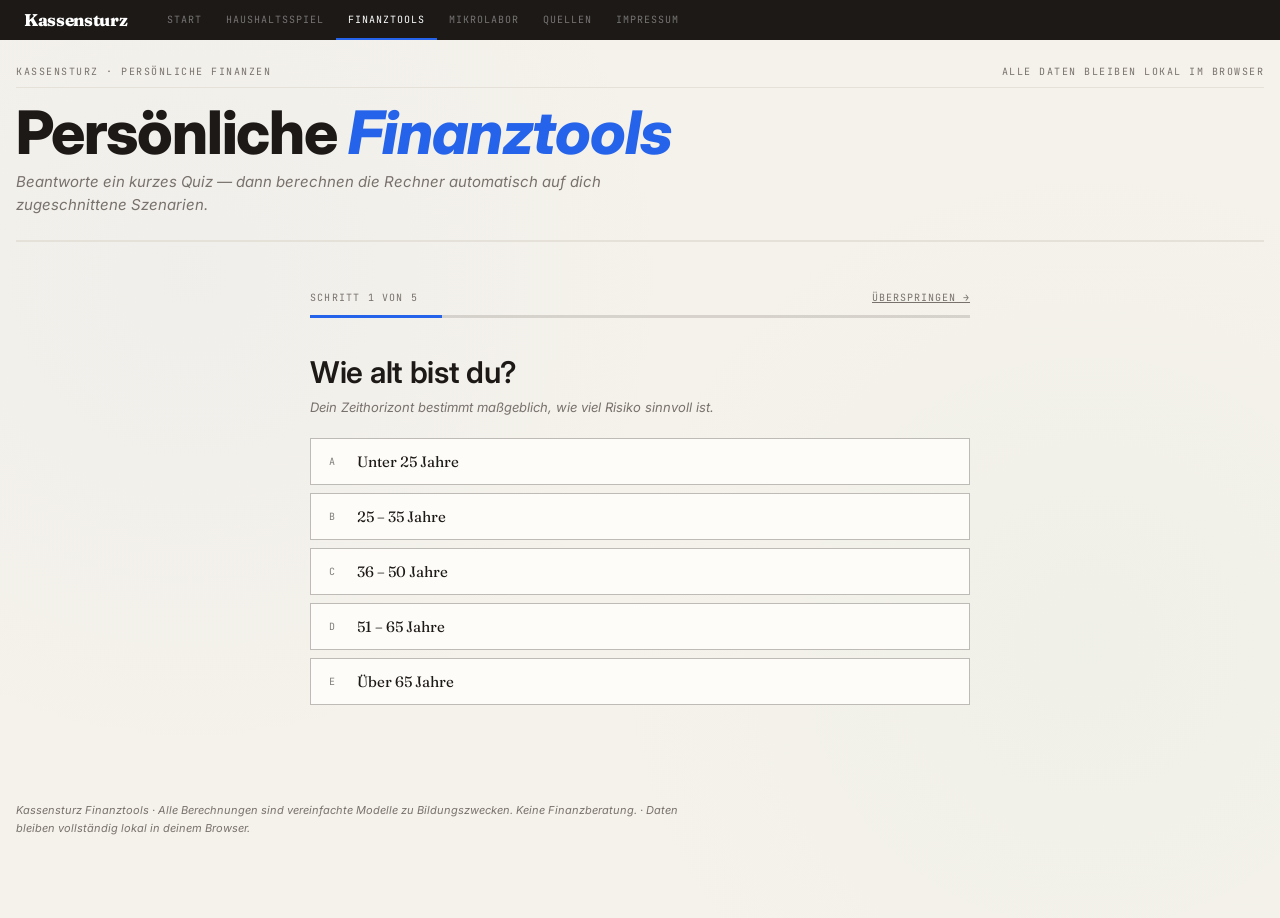
==== commit 16848672: "Vollständiges Design-Update: alle drei Seiten auf Design 1 kalibriert - var(--accent3)/var(--accent2" ====
--- a/finanz.html
+++ b/finanz.html
@@ -74,7 +74,7 @@
     letter-spacing: -0.02em;
     margin-bottom: 10px;
   }
-  h1 em { font-style: italic; color: var(--accent3); }
+  h1 em { font-style: italic; color: var(--accent); }
   .subtitle {
     font-size: 15px;
     color: var(--muted);
@@ -105,7 +105,7 @@
   }
   .quiz-progress-fill {
     height: 100%;
-    background: var(--accent3);
+    background: var(--accent);
     transition: width 0.4s ease;
   }
   .quiz-step { display: none; animation: fadeIn 0.25s ease; }
@@ -146,7 +146,7 @@
     color: var(--ink);
   }
   .quiz-option:hover { background: var(--ink); color: var(--paper); border-color: var(--ink); }
-  .quiz-option.selected { background: var(--accent3); color: var(--paper); border-color: var(--accent3); }
+  .quiz-option.selected { background: var(--accent); color: var(--paper); border-color: var(--accent); }
   .quiz-option-key {
     font-family: 'JetBrains Mono', monospace;
     font-size: 10px;
@@ -174,7 +174,7 @@
     transition: background 0.15s;
     display: none;
   }
-  .quiz-next-btn:hover { background: var(--accent3); }
+  .quiz-next-btn:hover { background: var(--accent); }
   .quiz-next-btn.visible { display: inline-block; }
   .quiz-skip-row {
     margin-top: 20px;
@@ -214,16 +214,22 @@
     background: var(--rule);
     outline: none;
     -webkit-appearance: none;
-    border-radius: 0;
+    border-radius: 99px;
     cursor: pointer;
   }
   .security-slider::-webkit-slider-thumb {
     -webkit-appearance: none;
     width: 18px; height: 18px;
-    background: var(--accent3);
+    background: var(--accent);
     cursor: pointer;
     border: 2px solid var(--paper);
-    border-radius: 0;
+    border-radius: 50%;
+    box-shadow: 0 0 0 3px rgba(37,99,235,0.15);
+    transition: box-shadow 0.2s, transform 0.15s;
+  }
+  .security-slider::-webkit-slider-thumb:hover {
+    box-shadow: 0 0 0 6px rgba(37,99,235,0.2);
+    transform: scale(1.1);
   }
 
   /* ── PROFILE CARD ── */
@@ -232,7 +238,7 @@
     margin: 0 auto 40px;
     background: var(--paper);
     border: 1px solid var(--rule);
-    border-left: 5px solid var(--accent3);
+    border-left: 5px solid var(--accent);
     padding: 24px 28px;
     display: none;
     animation: fadeIn 0.35s ease;
@@ -242,7 +248,7 @@
     font-size: 10px;
     text-transform: uppercase;
     letter-spacing: 0.14em;
-    color: var(--accent3);
+    color: var(--accent);
     margin-bottom: 10px;
   }
   .profile-type {
@@ -280,7 +286,7 @@
     text-transform: uppercase;
     letter-spacing: 0.12em;
     padding: 11px 26px;
-    background: var(--accent3);
+    background: var(--accent);
     color: var(--paper);
     border: none;
     cursor: pointer;
@@ -324,7 +330,7 @@
     transition: color 0.15s;
   }
   .tool-tab:hover { color: var(--ink); }
-  .tool-tab.active { color: var(--ink); border-bottom-color: var(--accent3); font-weight: 600; }
+  .tool-tab.active { color: var(--ink); border-bottom-color: var(--accent); font-weight: 600; }
   .tool-pane { display: none; }
   .tool-pane.active { display: block; }
   .hs-banner {
@@ -410,7 +416,7 @@
   .slider-row .value {
     font-family: 'JetBrains Mono', monospace;
     font-size: 12px;
-    color: var(--accent3);
+    color: var(--accent);
     font-weight: 600;
   }
   input[type="range"] {
@@ -419,23 +425,29 @@
     background: var(--rule);
     outline: none;
     -webkit-appearance: none;
-    border-radius: 0;
+    border-radius: 99px;
     cursor: pointer;
   }
   input[type="range"]::-webkit-slider-thumb {
     -webkit-appearance: none;
     width: 16px; height: 16px;
-    background: var(--accent3);
+    background: var(--accent);
     cursor: pointer;
     border: 2px solid var(--paper);
-    border-radius: 0;
+    border-radius: 50%;
+    box-shadow: 0 0 0 3px rgba(37,99,235,0.15);
+    transition: box-shadow 0.2s, transform 0.15s;
+  }
+  input[type="range"]::-webkit-slider-thumb:hover {
+    box-shadow: 0 0 0 6px rgba(37,99,235,0.2);
+    transform: scale(1.1);
   }
   input[type="range"]::-moz-range-thumb {
     width: 16px; height: 16px;
-    background: var(--accent3);
+    background: var(--accent);
     cursor: pointer;
     border: 2px solid var(--paper);
-    border-radius: 0;
+    border-radius: 50%;
   }
   .toggle-row {
     display: flex;
@@ -453,7 +465,7 @@
     transition: background 0.2s;
     flex-shrink: 0;
   }
-  .toggle-row input[type="checkbox"]:checked { background: var(--accent3); }
+  .toggle-row input[type="checkbox"]:checked { background: var(--accent); }
   .toggle-row input[type="checkbox"]::before {
     content: ''; position: absolute;
     width: 14px; height: 14px;
@@ -535,7 +547,7 @@
     letter-spacing: 0.1em;
     margin-bottom: 20px;
   }
-  .winner-banner.kredit { background: var(--accent3); color: var(--paper); }
+  .winner-banner.kredit { background: var(--accent); color: var(--paper); }
   .winner-banner.invest { background: var(--good); color: var(--paper); }
   .winner-banner.gleich { background: var(--ink); color: var(--paper); }
 
@@ -553,7 +565,7 @@
   .bar-fill { height: 100%; transition: width 0.4s cubic-bezier(0.2,0.8,0.2,1); min-width: 0; background: var(--ink); }
   .bar-fill.pos { background: var(--good); }
   .bar-fill.neg { background: var(--bad); }
-  .bar-fill.neu { background: var(--accent3); }
+  .bar-fill.neu { background: var(--accent); }
   .bar-value { font-family: 'JetBrains Mono', monospace; font-size: 11px; text-align: right; }
 
   /* ── PROFILE STRIP (shown in tools) ── */
@@ -588,7 +600,7 @@
   /* ── INFO BOX ── */
   .info-box {
     background: rgba(42,77,122,0.06);
-    border-left: 3px solid var(--accent3);
+    border-left: 3px solid var(--accent);
     padding: 12px 16px;
     font-size: 13px;
     line-height: 1.55;
@@ -868,7 +880,7 @@
                 <div style="width:20px;height:8px;background:rgba(30,95,58,0.35);"></div>Zinseszins
               </div>
               <div style="display:flex;align-items:center;gap:6px;font-family:'JetBrains Mono',monospace;font-size:10px;color:var(--muted);">
-                <div style="width:20px;height:3px;background:var(--accent3);border-top:2px dashed var(--accent3);"></div>Real
+                <div style="width:20px;height:3px;background:var(--accent);border-top:2px dashed var(--accent);"></div>Real
               </div>
             </div>
           </div>
@@ -1233,8 +1245,8 @@
   document.getElementById('profile-type-desc').textContent = p.profileDesc;
 
   const alloc = [
-    { label: 'Aktien / ETFs', pct: p.stockPct, color: 'var(--accent2)' },
-    { label: 'Anleihen', pct: p.bondPct, color: 'var(--accent3)' },
+    { label: 'Aktien / ETFs', pct: p.stockPct, color: 'var(--good)' },
+    { label: 'Anleihen', pct: p.bondPct, color: 'var(--accent)' },
     { label: 'Tagesgeld', pct: p.cashPct, color: 'var(--muted)' },
   ];
   document.getElementById('profile-alloc').innerHTML = alloc.map(a => `
@@ -1436,7 +1448,7 @@
     <polygon points="${depArea}"  fill="rgba(30,95,58,0.28)"/>
     <polyline points="${depPts}"  fill="none" stroke="var(--good)" stroke-width="2"/>
     <polyline points="${einzPts}" fill="none" stroke="rgba(42,39,32,0.35)" stroke-width="1.5"/>
-    <polyline points="${realPts}" fill="none" stroke="var(--accent3)" stroke-width="1.5" stroke-dasharray="5,3"/>
+    <polyline points="${realPts}" fill="none" stroke="var(--accent)" stroke-width="1.5" stroke-dasharray="5,3"/>
     <text x="${xOf(last)-4}" y="${yOf(last.depot)-8}" text-anchor="end" font-size="11" font-family="JetBrains Mono,monospace" font-weight="600" fill="var(--good)">${fmtEUR(r.depot)}</text>
   </svg>`;
 }
@@ -1608,9 +1620,9 @@
     <line x1="${pl}" y1="${pt}" x2="${pl}" y2="${pt+iH}" stroke="var(--rule)" stroke-width="1.5"/>
     <line x1="${pl}" y1="${pt+iH}" x2="${pl+iW}" y2="${pt+iH}" stroke="var(--rule)" stroke-width="1.5"/>
     <line x1="${pl}" y1="${Math.min(pt+iH, Math.max(pt, zero_y))}" x2="${pl+iW}" y2="${Math.min(pt+iH, Math.max(pt, zero_y))}" stroke="var(--rule)" stroke-width="0.8" stroke-dasharray="3,3" opacity="0.5"/>
-    <polyline points="${ptsA}" fill="none" stroke="var(--accent3)" stroke-width="2.5"/>
+    <polyline points="${ptsA}" fill="none" stroke="var(--accent)" stroke-width="2.5"/>
     <polyline points="${ptsB}" fill="none" stroke="var(--good)" stroke-width="2.5" stroke-dasharray="6,3"/>
-    <text x="${pl+6}" y="${pt+14}" font-size="10" font-family="JetBrains Mono,monospace" fill="var(--accent3)">— Tilgung</text>
+    <text x="${pl+6}" y="${pt+14}" font-size="10" font-family="JetBrains Mono,monospace" fill="var(--accent)">— Tilgung</text>
     <text x="${pl+80}" y="${pt+14}" font-size="10" font-family="JetBrains Mono,monospace" fill="var(--good)">- - Investieren</text>
   </svg>`;
 }
@@ -1753,8 +1765,8 @@
     <line x1="${pl}" y1="${pt+iH}" x2="${pl+iW}" y2="${pt+iH}" stroke="var(--rule)" stroke-width="1.5"/>
     ${targetLine}
     <polygon points="${area}" fill="rgba(42,77,122,0.18)"/>
-    <polyline points="${pts}" fill="none" stroke="var(--accent3)" stroke-width="2.5"/>
-    <text x="${xOf(data[data.length-1])-4}" y="${yOf(data[data.length-1].depot)-8}" text-anchor="end" font-size="11" font-family="JetBrains Mono,monospace" font-weight="600" fill="var(--accent3)">${fmtEUR(data[data.length-1].depot)}</text>
+    <polyline points="${pts}" fill="none" stroke="var(--accent)" stroke-width="2.5"/>
+    <text x="${xOf(data[data.length-1])-4}" y="${yOf(data[data.length-1].depot)-8}" text-anchor="end" font-size="11" font-family="JetBrains Mono,monospace" font-weight="600" fill="var(--accent)">${fmtEUR(data[data.length-1].depot)}</text>
   </svg>`;
 }
 
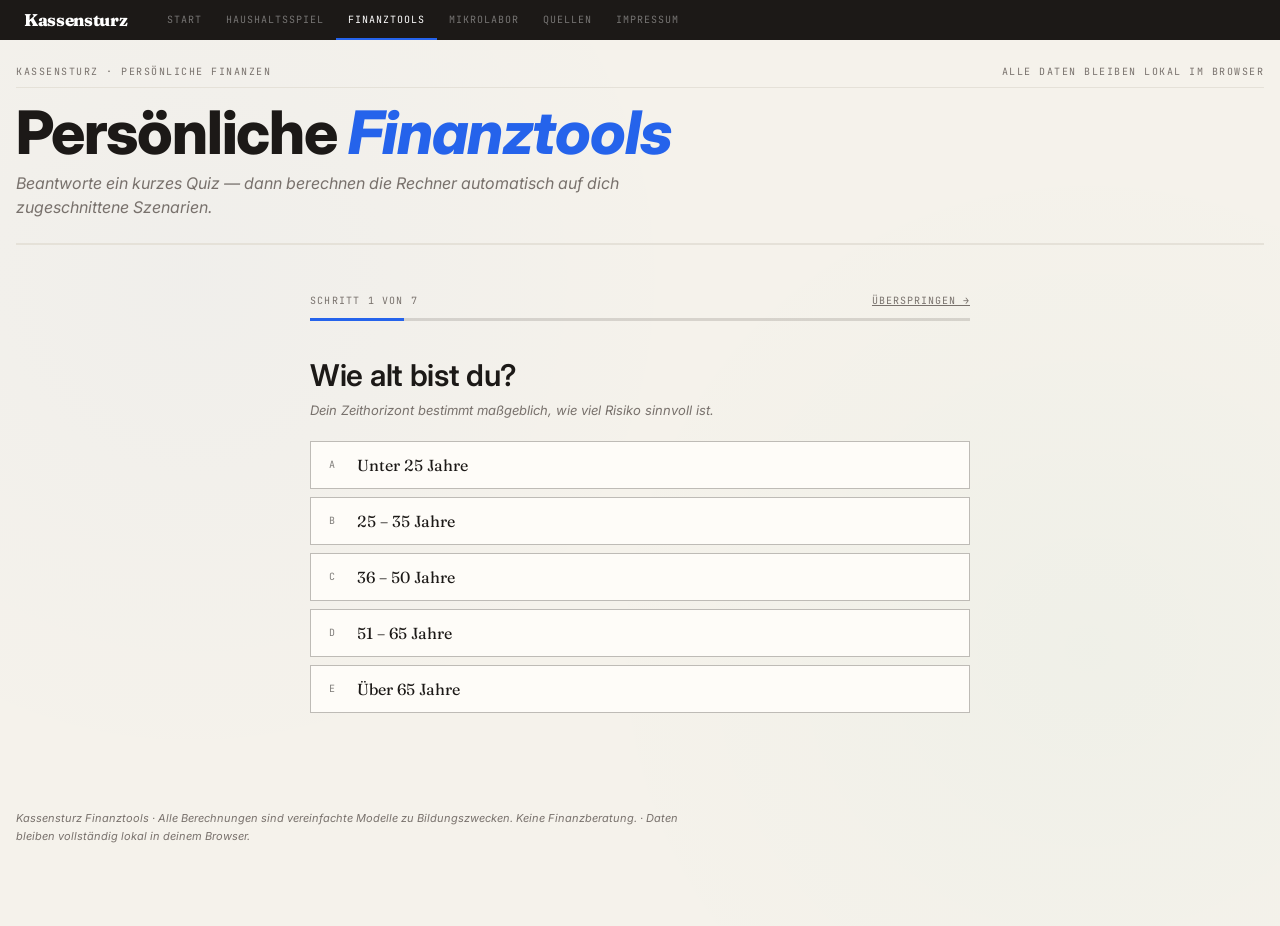
==== commit a296e31e: "Redesign: thematische Farben für alle Slider-Gruppen Jede Regler-Gruppe in der Sidebar hat jetzt ein" ====
--- a/finanz.html
+++ b/finanz.html
@@ -28,7 +28,7 @@
     background: var(--bg);
     color: var(--ink);
     font-family: 'Inter', sans-serif;
-    font-size: 15px;
+    font-size: 16px;
     line-height: 1.5;
   }
   body {
@@ -76,7 +76,7 @@
   }
   h1 em { font-style: italic; color: var(--accent); }
   .subtitle {
-    font-size: 15px;
+    font-size: 16px;
     color: var(--muted);
     font-style: italic;
     max-width: 620px;
@@ -137,7 +137,7 @@
     padding: 13px 18px;
     cursor: pointer;
     font-family: 'Fraunces', serif;
-    font-size: 15px;
+    font-size: 16px;
     text-align: left;
     display: flex;
     align-items: center;
@@ -146,6 +146,7 @@
     color: var(--ink);
   }
   .quiz-option:hover { background: var(--ink); color: var(--paper); border-color: var(--ink); }
+  .quiz-option:focus-visible { outline: 2px solid var(--accent); outline-offset: 2px; }
   .quiz-option.selected { background: var(--accent); color: var(--paper); border-color: var(--accent); }
   .quiz-option-key {
     font-family: 'JetBrains Mono', monospace;
@@ -175,6 +176,7 @@
     display: none;
   }
   .quiz-next-btn:hover { background: var(--accent); }
+  .quiz-next-btn:focus-visible { outline: 2px solid var(--accent); outline-offset: 2px; }
   .quiz-next-btn.visible { display: inline-block; }
   .quiz-skip-row {
     margin-top: 20px;
@@ -219,7 +221,7 @@
   }
   .security-slider::-webkit-slider-thumb {
     -webkit-appearance: none;
-    width: 18px; height: 18px;
+    width: 20px; height: 20px;
     background: var(--accent);
     cursor: pointer;
     border: 2px solid var(--paper);
@@ -347,7 +349,7 @@
   .hs-banner-tag {
     background: var(--accent);
     color: var(--paper);
-    font-size: 9px;
+    font-size: 10px;
     text-transform: uppercase;
     letter-spacing: 0.12em;
     padding: 2px 7px;
@@ -430,7 +432,7 @@
   }
   input[type="range"]::-webkit-slider-thumb {
     -webkit-appearance: none;
-    width: 16px; height: 16px;
+    width: 20px; height: 20px;
     background: var(--accent);
     cursor: pointer;
     border: 2px solid var(--paper);
@@ -443,7 +445,7 @@
     transform: scale(1.1);
   }
   input[type="range"]::-moz-range-thumb {
-    width: 16px; height: 16px;
+    width: 20px; height: 20px;
     background: var(--accent);
     cursor: pointer;
     border: 2px solid var(--paper);
@@ -487,7 +489,7 @@
   .kpi { background: var(--paper); padding: 15px 17px; }
   .kpi-label {
     font-family: 'JetBrains Mono', monospace;
-    font-size: 9px;
+    font-size: 10px;
     text-transform: uppercase;
     letter-spacing: 0.12em;
     color: var(--muted);
@@ -650,11 +652,11 @@
   <div id="quiz-section">
     <div class="quiz-wrapper">
       <div class="quiz-meta">
-        <span class="quiz-step-label" id="quiz-step-label">Schritt 1 von 5</span>
+        <span class="quiz-step-label" id="quiz-step-label">Schritt 1 von 7</span>
         <button class="quiz-skip" onclick="skipQuiz()">Überspringen →</button>
       </div>
       <div class="quiz-progress">
-        <div class="quiz-progress-fill" id="quiz-progress-fill" style="width:20%"></div>
+        <div class="quiz-progress-fill" id="quiz-progress-fill" style="width:14.3%"></div>
       </div>
 
       <!-- ── STEP 1: Alter ── -->
@@ -670,7 +672,7 @@
         </div>
       </div>
 
-      <!-- ── STEP 2: Einkommen & Sparrate ── -->
+      <!-- ── STEP 2: Einkommen ── -->
       <div class="quiz-step" id="step-2">
         <div class="quiz-question">Was ist dein monatliches Nettoeinkommen?</div>
         <div class="quiz-options">
@@ -680,21 +682,21 @@
           <button class="quiz-option" data-key="income" data-val="4000-7000" onclick="selectOption(this)"><span class="quiz-option-key">D</span>4.000 – 7.000 €</button>
           <button class="quiz-option" data-key="income" data-val="7000p" onclick="selectOption(this)"><span class="quiz-option-key">E</span>Über 7.000 €</button>
         </div>
-        <hr class="quiz-divider">
-        <div class="quiz-question-sub">Wie viel kannst du monatlich anlegen?</div>
+      </div>
+
+      <!-- ── STEP 3: Sparrate ── -->
+      <div class="quiz-step" id="step-3">
+        <div class="quiz-question">Wie viel kannst du monatlich anlegen?</div>
         <div class="quiz-options">
           <button class="quiz-option" data-key="saverate" data-val="u100" onclick="selectOption(this)"><span class="quiz-option-key">A</span>Kaum etwas — unter 100 €</button>
           <button class="quiz-option" data-key="saverate" data-val="100-300" onclick="selectOption(this)"><span class="quiz-option-key">B</span>Ein bisschen — 100 bis 300 €</button>
           <button class="quiz-option" data-key="saverate" data-val="300-1000" onclick="selectOption(this)"><span class="quiz-option-key">C</span>Regelmäßig — 300 bis 1.000 €</button>
           <button class="quiz-option" data-key="saverate" data-val="1000p" onclick="selectOption(this)"><span class="quiz-option-key">D</span>Deutlich mehr — über 1.000 €</button>
         </div>
-        <div class="quiz-skip-row">
-          <button class="quiz-next-btn" id="step2-next" onclick="goToStep(3)">Weiter →</button>
-        </div>
       </div>
 
-      <!-- ── STEP 3: Ziel & Horizont ── -->
-      <div class="quiz-step" id="step-3">
+      <!-- ── STEP 4: Ziel ── -->
+      <div class="quiz-step" id="step-4">
         <div class="quiz-question">Wofür sparst oder investierst du?</div>
         <div class="quiz-options">
           <button class="quiz-option" data-key="goal" data-val="notgroschen" onclick="selectOption(this)"><span class="quiz-option-key">A</span>Notgroschen / Sicherheitspolster</button>
@@ -703,21 +705,21 @@
           <button class="quiz-option" data-key="goal" data-val="rente" onclick="selectOption(this)"><span class="quiz-option-key">D</span>Altersvorsorge</button>
           <button class="quiz-option" data-key="goal" data-val="aufbau" onclick="selectOption(this)"><span class="quiz-option-key">E</span>Langfristiger Vermögensaufbau</button>
         </div>
-        <hr class="quiz-divider">
-        <div class="quiz-question-sub">Wann könntest du das Geld brauchen?</div>
+      </div>
+
+      <!-- ── STEP 5: Zeithorizont ── -->
+      <div class="quiz-step" id="step-5">
+        <div class="quiz-question">Wann könntest du das Geld brauchen?</div>
         <div class="quiz-options">
           <button class="quiz-option" data-key="horizon" data-val="u1" onclick="selectOption(this)"><span class="quiz-option-key">A</span>Jederzeit — unter 1 Jahr</button>
           <button class="quiz-option" data-key="horizon" data-val="1-5" onclick="selectOption(this)"><span class="quiz-option-key">B</span>In 1 bis 5 Jahren</button>
           <button class="quiz-option" data-key="horizon" data-val="5-15" onclick="selectOption(this)"><span class="quiz-option-key">C</span>In 5 bis 15 Jahren</button>
           <button class="quiz-option" data-key="horizon" data-val="15p" onclick="selectOption(this)"><span class="quiz-option-key">D</span>Erst in 15+ Jahren</button>
         </div>
-        <div class="quiz-skip-row">
-          <button class="quiz-next-btn" id="step3-next" onclick="goToStep(4)">Weiter →</button>
-        </div>
       </div>
 
-      <!-- ── STEP 4: Risiko ── -->
-      <div class="quiz-step" id="step-4">
+      <!-- ── STEP 6: Risiko ── -->
+      <div class="quiz-step" id="step-6">
         <div class="quiz-question">Stell dir vor: Dein Depot verliert in einem Jahr 25% an Wert. Was tust du?</div>
         <div class="quiz-options">
           <button class="quiz-option" data-key="crash" data-val="sell" onclick="selectOption(this)"><span class="quiz-option-key">A</span>Ich verkaufe alles — das ist mir zu riskant</button>
@@ -734,12 +736,12 @@
         </div>
         <div style="font-family:'JetBrains Mono',monospace;font-size:10px;color:var(--muted);margin-top:6px;" id="security-label">Ausgewogen (3/5)</div>
         <div class="quiz-skip-row">
-          <button class="quiz-next-btn" id="step4-next" onclick="goToStep(5)">Weiter →</button>
+          <button class="quiz-next-btn" id="step6-next" onclick="goToStep(7)">Weiter →</button>
         </div>
       </div>
 
-      <!-- ── STEP 5: Vorwissen ── -->
-      <div class="quiz-step" id="step-5">
+      <!-- ── STEP 7: Vorwissen ── -->
+      <div class="quiz-step" id="step-7">
         <div class="quiz-question">Wie gut kennst du dich mit Geldanlage aus?</div>
         <div class="quiz-sub">Beeinflusst die Tiefe der Erklärungen in den Rechnern.</div>
         <div class="quiz-options">
@@ -1090,18 +1092,21 @@
 // Step requirements: which keys must be answered before advancing
 const stepKeys = {
   1: ['age'],
-  2: ['income', 'saverate'],
-  3: ['goal', 'horizon'],
-  4: ['crash'],
-  5: ['knowledge']
+  2: ['income'],
+  3: ['saverate'],
+  4: ['goal'],
+  5: ['horizon'],
+  6: ['crash'],
+  7: ['knowledge']
 };
+const TOTAL_STEPS = 7;
 
 document.getElementById('security-slider').addEventListener('input', function() {
   const v = +this.value;
   const labels = ['', 'Sehr sicherheitsorientiert (1/5)', 'Eher sicher (2/5)', 'Ausgewogen (3/5)', 'Eher renditestark (4/5)', 'Renditeoptimiert (5/5)'];
   document.getElementById('security-label').textContent = labels[v];
   answers.security = v;
-  checkStepReady(4);
+  checkStepReady(6);
 });
 
 function selectOption(btn) {
@@ -1119,22 +1124,17 @@
   // Single-question steps auto-advance
   if (stepKeys[step].length === 1) {
     setTimeout(() => {
-      if (step === 5) finishQuiz();
+      if (step === TOTAL_STEPS) finishQuiz();
       else goToStep(step + 1);
     }, 280);
   }
 }
 
 function checkStepReady(step) {
-  const required = stepKeys[step];
-  const allAnswered = required.every(k => answers[k] !== undefined);
-  if (step === 2) { const btn = document.getElementById('step2-next'); if(btn) btn.classList.toggle('visible', allAnswered); }
-  if (step === 3) { const btn = document.getElementById('step3-next'); if(btn) btn.classList.toggle('visible', allAnswered); }
-  if (step === 4) {
-    // security has a default value, so only crash is needed
+  if (step === 6) {
     const ready = answers.crash !== undefined;
-    const btn = document.getElementById('step4-next');
-    if(btn) btn.classList.toggle('visible', ready);
+    const btn = document.getElementById('step6-next');
+    if (btn) btn.classList.toggle('visible', ready);
   }
 }
 
@@ -1142,8 +1142,8 @@
   document.getElementById(`step-${currentStep}`).classList.remove('active');
   currentStep = n;
   document.getElementById(`step-${n}`).classList.add('active');
-  document.getElementById('quiz-step-label').textContent = `Schritt ${n} von 5`;
-  document.getElementById('quiz-progress-fill').style.width = (n / 5 * 100) + '%';
+  document.getElementById('quiz-step-label').textContent = `Schritt ${n} von ${TOTAL_STEPS}`;
+  document.getElementById('quiz-progress-fill').style.width = (n / TOTAL_STEPS * 100) + '%';
   window.scrollTo({top: 0, behavior: 'smooth'});
 }
 
@@ -1177,8 +1177,8 @@
   currentStep = 1;
   document.querySelectorAll('.quiz-step').forEach(s => s.classList.remove('active'));
   document.getElementById('step-1').classList.add('active');
-  document.getElementById('quiz-step-label').textContent = 'Schritt 1 von 5';
-  document.getElementById('quiz-progress-fill').style.width = '20%';
+  document.getElementById('quiz-step-label').textContent = `Schritt 1 von ${TOTAL_STEPS}`;
+  document.getElementById('quiz-progress-fill').style.width = (1 / TOTAL_STEPS * 100) + '%';
   document.getElementById('quiz-section').style.display = '';
   window.scrollTo({top: 0, behavior: 'smooth'});
 }
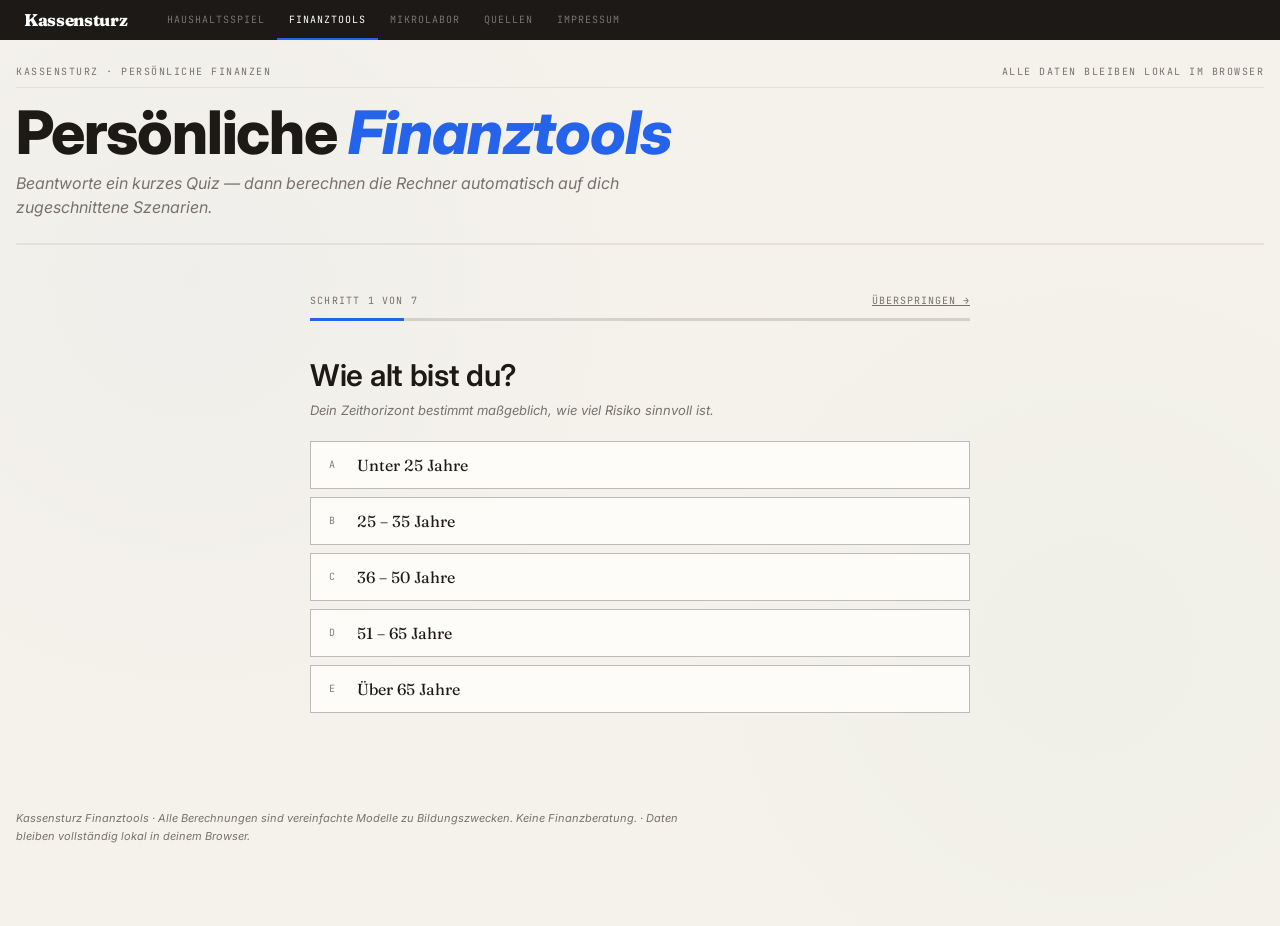
==== commit 4dd1594a: "Haushaltsspiel wird die Wurzel, Landingpage entfällt Die Landingpage war eine statische Seite, die „" ====
--- a/finanz.html
+++ b/finanz.html
@@ -3,7 +3,22 @@
 <head>
 <meta charset="UTF-8">
 <meta name="viewport" content="width=device-width, initial-scale=1.0">
-<title>Finanztools · Kassensturz</title>
+<meta name="description" content="Kostenlose Finanzrechner für Deutschland: Kreditrechner, Rentenrechner, Inflationsrechner und mehr. Datenbasiert, ohne Anmeldung.">
+<meta name="robots" content="index, follow">
+<meta name="author" content="Kassensturz">
+<link rel="canonical" href="https://kassensturz.org/finanz.html">
+<meta property="og:title" content="Finanztools – Kredit, Rente & Inflation berechnen | Kassensturz">
+<meta property="og:description" content="Kostenlose Finanzrechner für Deutschland: Kreditrechner, Rentenrechner, Inflationsrechner. Datenbasiert und ohne Werbung.">
+<meta property="og:type" content="website">
+<meta property="og:url" content="https://kassensturz.org/finanz.html">
+<meta property="og:image" content="https://kassensturz.org/docs/haushaltsspiel_screenshot.png">
+<meta property="og:site_name" content="Kassensturz">
+<meta property="og:locale" content="de_DE">
+<meta name="twitter:card" content="summary_large_image">
+<meta name="twitter:title" content="Finanztools – Kredit, Rente & Inflation berechnen | Kassensturz">
+<meta name="twitter:description" content="Kostenlose Finanzrechner für Deutschland. Datenbasiert, ohne Anmeldung.">
+<meta name="twitter:image" content="https://kassensturz.org/docs/haushaltsspiel_screenshot.png">
+<title>Finanztools – Kredit, Rente & Inflation berechnen | Kassensturz</title>
 <link rel="preconnect" href="https://fonts.googleapis.com">
 <link rel="preconnect" href="https://fonts.gstatic.com" crossorigin>
 <link href="https://fonts.googleapis.com/css2?family=Fraunces:opsz,wght@9..144,400;9..144,600;9..144,800&family=Inter:wght@400;500;600;700&family=JetBrains+Mono:wght@400;600&display=swap" rel="stylesheet">
@@ -627,8 +642,7 @@
 <nav class="site-nav-bar">
   <div class="site-nav-bar-inner">
     <a href="index.html" class="nav-logo">Kassensturz</a>
-    <a href="index.html" class="nav-link">Start</a>
-  <a href="haushaltsspiel.html" class="nav-link">Haushaltsspiel</a>
+    <a href="index.html" class="nav-link">Haushaltsspiel</a>
     <a href="finanz.html" class="nav-link active">Finanztools</a>
     <a href="mikro.html" class="nav-link">Mikrolabor</a>
     <a href="quellen.html" class="nav-link">Quellen</a>
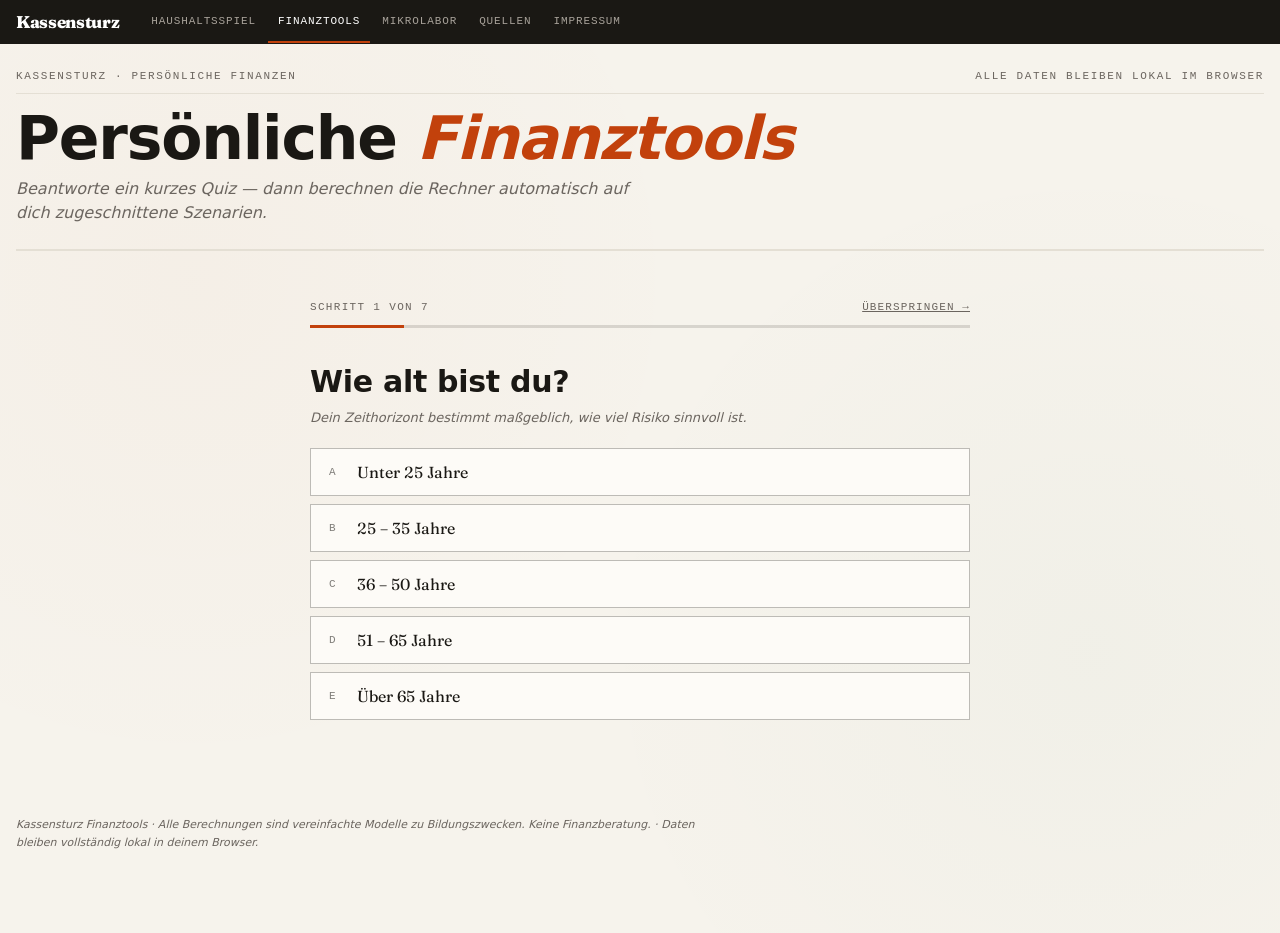
==== commit e33f00af: "Ein Designsystem, sichtbare Ergebnisse, bedienbar mit Tastatur Das Designsystem lag sechsmal im Proj" ====
--- a/finanz.html
+++ b/finanz.html
@@ -21,47 +21,25 @@
 <title>Finanztools – Kredit, Rente & Inflation berechnen | Kassensturz</title>
 <link rel="preconnect" href="https://fonts.googleapis.com">
 <link rel="preconnect" href="https://fonts.gstatic.com" crossorigin>
-<link href="https://fonts.googleapis.com/css2?family=Fraunces:opsz,wght@9..144,400;9..144,600;9..144,800&family=Inter:wght@400;500;600;700&family=JetBrains+Mono:wght@400;600&display=swap" rel="stylesheet">
+<link href="https://fonts.googleapis.com/css2?family=Fraunces:opsz,wght@9..144,400;9..144,600;9..144,800&family=DM+Sans:wght@400;500;600;700&family=DM+Mono:wght@400;500&display=swap" rel="stylesheet">
+<link rel="stylesheet" href="css/tokens.css">
 <style>
+  /* Palette, Typo, Fokus und Nav: css/tokens.css.
+     Hier nur die Datenreihen-Akzente dieser Seite. */
   :root {
-    --bg:      #F5F2EB;
-    --paper:   #FEFCF8;
-    --ink:     #1C1917;
-    --border:  #E5E1D8;
-    --rule:    #E5E1D8;
-    --muted:   #78716C;
-    --accent:  #2563EB;
     --accent2: #1e5f3a;
     --accent3: #2a4d7a;
-    --good:    #059669;
-    --bad:     #DC2626;
-    --warn:    #D97706;
-    --r:       8px;
-  }
-  * { box-sizing: border-box; margin: 0; padding: 0; }
-  html, body {
-    background: var(--bg);
-    color: var(--ink);
-    font-family: 'Inter', sans-serif;
-    font-size: 16px;
-    line-height: 1.5;
   }
   body {
     background-image:
-      radial-gradient(circle at 15% 30%, rgba(37,99,235,0.025) 0%, transparent 40%),
-      radial-gradient(circle at 85% 70%, rgba(5,150,105,0.025) 0%, transparent 40%);
+      radial-gradient(circle at 15% 30%, rgba(194,65,12,0.025) 0%, transparent 40%),
+      radial-gradient(circle at 85% 70%, rgba(22,101,52,0.025) 0%, transparent 40%);
     min-height: 100vh;
     padding: 0 0 80px;
   }
   .wrap { max-width: 1300px; margin: 0 auto; padding: 0 16px; }
 
   /* ── SITE NAV ── */
-  .site-nav-bar { background: var(--ink); padding: 0 24px; height: 40px; display: flex; align-items: center; position: sticky; top: 0; z-index: 100; }
-  .site-nav-bar-inner { max-width: 1400px; margin: 0 auto; display: flex; align-items: center; width: 100%; }
-  .nav-logo { font-family: 'Fraunces', serif; font-weight: 800; font-size: 17px; color: #fff; letter-spacing: -0.02em; margin-right: 28px; text-decoration: none; }
-  .nav-link { font-family: 'JetBrains Mono', monospace; font-size: 10px; text-transform: uppercase; letter-spacing: 0.1em; color: rgba(255,255,255,0.4); padding: 0 12px; height: 40px; display: flex; align-items: center; text-decoration: none; border-bottom: 2px solid transparent; transition: color 0.15s, border-color 0.15s; }
-  .nav-link:hover { color: rgba(255,255,255,0.85); }
-  .nav-link.active { color: #fff; border-bottom-color: var(--accent); }
 
   /* ── HEADER ── */
   header {
@@ -73,8 +51,8 @@
     display: flex;
     justify-content: space-between;
     align-items: baseline;
-    font-family: 'JetBrains Mono', monospace;
-    font-size: 10px;
+    font-family: var(--ff-mono);
+    font-size: var(--fs-micro);
     text-transform: uppercase;
     letter-spacing: 0.15em;
     color: var(--muted);
@@ -107,8 +85,8 @@
     margin-bottom: 10px;
   }
   .quiz-step-label {
-    font-family: 'JetBrains Mono', monospace;
-    font-size: 10px;
+    font-family: var(--ff-mono);
+    font-size: var(--fs-micro);
     text-transform: uppercase;
     letter-spacing: 0.12em;
     color: var(--muted);
@@ -151,7 +129,7 @@
     border: 1.5px solid rgba(42,39,32,0.3);
     padding: 13px 18px;
     cursor: pointer;
-    font-family: 'Fraunces', serif;
+    font-family: var(--ff-display);
     font-size: 16px;
     text-align: left;
     display: flex;
@@ -164,8 +142,8 @@
   .quiz-option:focus-visible { outline: 2px solid var(--accent); outline-offset: 2px; }
   .quiz-option.selected { background: var(--accent); color: var(--paper); border-color: var(--accent); }
   .quiz-option-key {
-    font-family: 'JetBrains Mono', monospace;
-    font-size: 10px;
+    font-family: var(--ff-mono);
+    font-size: var(--fs-micro);
     opacity: 0.55;
     min-width: 14px;
   }
@@ -177,7 +155,7 @@
     margin-bottom: 8px;
   }
   .quiz-next-btn {
-    font-family: 'JetBrains Mono', monospace;
+    font-family: var(--ff-mono);
     font-size: 11px;
     text-transform: uppercase;
     letter-spacing: 0.12em;
@@ -200,8 +178,8 @@
     align-items: center;
   }
   .quiz-skip {
-    font-family: 'JetBrains Mono', monospace;
-    font-size: 10px;
+    font-family: var(--ff-mono);
+    font-size: var(--fs-micro);
     text-transform: uppercase;
     letter-spacing: 0.1em;
     color: var(--muted);
@@ -220,8 +198,8 @@
     margin: 12px 0 4px;
   }
   .security-scale-label {
-    font-family: 'JetBrains Mono', monospace;
-    font-size: 10px;
+    font-family: var(--ff-mono);
+    font-size: var(--fs-micro);
     color: var(--muted);
     white-space: nowrap;
   }
@@ -241,11 +219,11 @@
     cursor: pointer;
     border: 2px solid var(--paper);
     border-radius: 50%;
-    box-shadow: 0 0 0 3px rgba(37,99,235,0.15);
+    box-shadow: 0 0 0 3px rgba(194,65,12,0.15);
     transition: box-shadow 0.2s, transform 0.15s;
   }
   .security-slider::-webkit-slider-thumb:hover {
-    box-shadow: 0 0 0 6px rgba(37,99,235,0.2);
+    box-shadow: 0 0 0 6px rgba(194,65,12,0.2);
     transform: scale(1.1);
   }
 
@@ -261,8 +239,8 @@
     animation: fadeIn 0.35s ease;
   }
   .profile-card-label {
-    font-family: 'JetBrains Mono', monospace;
-    font-size: 10px;
+    font-family: var(--ff-mono);
+    font-size: var(--fs-micro);
     text-transform: uppercase;
     letter-spacing: 0.14em;
     color: var(--accent);
@@ -293,12 +271,12 @@
     gap: 12px;
     font-size: 13px;
   }
-  .alloc-label { font-family: 'JetBrains Mono', monospace; font-size: 11px; }
+  .alloc-label { font-family: var(--ff-mono); font-size: 11px; }
   .alloc-track { height: 8px; background: var(--bg); border: 1px solid var(--rule); overflow: hidden; }
   .alloc-fill { height: 100%; transition: width 0.7s cubic-bezier(0.2,0.8,0.2,1); }
-  .alloc-pct { font-family: 'JetBrains Mono', monospace; font-size: 11px; text-align: right; font-weight: 600; }
+  .alloc-pct { font-family: var(--ff-mono); font-size: 11px; text-align: right; font-weight: 600; }
   .profile-start-btn {
-    font-family: 'JetBrains Mono', monospace;
+    font-family: var(--ff-mono);
     font-size: 11px;
     text-transform: uppercase;
     letter-spacing: 0.12em;
@@ -311,8 +289,8 @@
   }
   .profile-start-btn:hover { background: var(--ink); }
   .profile-retake {
-    font-family: 'JetBrains Mono', monospace;
-    font-size: 10px;
+    font-family: var(--ff-mono);
+    font-size: var(--fs-micro);
     letter-spacing: 0.08em;
     color: var(--muted);
     background: none;
@@ -332,7 +310,7 @@
     overflow-x: auto;
   }
   .tool-tab {
-    font-family: 'JetBrains Mono', monospace;
+    font-family: var(--ff-mono);
     font-size: 11px;
     text-transform: uppercase;
     letter-spacing: 0.1em;
@@ -353,7 +331,7 @@
   .hs-banner {
     background: var(--ink);
     color: var(--paper);
-    font-family: 'JetBrains Mono', monospace;
+    font-family: var(--ff-mono);
     font-size: 11px;
     padding: 10px 18px;
     display: flex;
@@ -364,7 +342,7 @@
   .hs-banner-tag {
     background: var(--accent);
     color: var(--paper);
-    font-size: 10px;
+    font-size: var(--fs-micro);
     text-transform: uppercase;
     letter-spacing: 0.12em;
     padding: 2px 7px;
@@ -404,7 +382,7 @@
   @media (max-width: 900px) { .controls { position: relative; top: 0; max-height: none; } }
 
   .section-title {
-    font-family: 'JetBrains Mono', monospace;
+    font-family: var(--ff-mono);
     font-size: 11px;
     text-transform: uppercase;
     letter-spacing: 0.14em;
@@ -431,7 +409,7 @@
     margin-bottom: 4px;
   }
   .slider-row .value {
-    font-family: 'JetBrains Mono', monospace;
+    font-family: var(--ff-mono);
     font-size: 12px;
     color: var(--accent);
     font-weight: 600;
@@ -452,11 +430,11 @@
     cursor: pointer;
     border: 2px solid var(--paper);
     border-radius: 50%;
-    box-shadow: 0 0 0 3px rgba(37,99,235,0.15);
+    box-shadow: 0 0 0 3px rgba(194,65,12,0.15);
     transition: box-shadow 0.2s, transform 0.15s;
   }
   input[type="range"]::-webkit-slider-thumb:hover {
-    box-shadow: 0 0 0 6px rgba(37,99,235,0.2);
+    box-shadow: 0 0 0 6px rgba(194,65,12,0.2);
     transform: scale(1.1);
   }
   input[type="range"]::-moz-range-thumb {
@@ -503,15 +481,15 @@
   }
   .kpi { background: var(--paper); padding: 15px 17px; }
   .kpi-label {
-    font-family: 'JetBrains Mono', monospace;
-    font-size: 10px;
+    font-family: var(--ff-mono);
+    font-size: var(--fs-micro);
     text-transform: uppercase;
     letter-spacing: 0.12em;
     color: var(--muted);
     margin-bottom: 5px;
   }
   .kpi-value { font-size: 26px; font-weight: 800; letter-spacing: -0.02em; line-height: 1; }
-  .kpi-delta { font-family: 'JetBrains Mono', monospace; font-size: 10px; margin-top: 4px; }
+  .kpi-delta { font-family: var(--ff-mono); font-size: var(--fs-micro); margin-top: 4px; }
   .kpi-delta.good { color: var(--good); }
   .kpi-delta.bad  { color: var(--bad); }
   .kpi-delta.neutral { color: var(--muted); }
@@ -526,8 +504,8 @@
   .panel:hover { box-shadow: 0 4px 20px rgba(0,0,0,0.07); }
   .panel h2 { font-size: 18px; font-weight: 600; margin-bottom: 3px; letter-spacing: -0.01em; }
   .panel-sub {
-    font-family: 'JetBrains Mono', monospace;
-    font-size: 10px;
+    font-family: var(--ff-mono);
+    font-size: var(--fs-micro);
     text-transform: uppercase;
     letter-spacing: 0.12em;
     color: var(--muted);
@@ -546,8 +524,8 @@
   @media (max-width: 600px) { .compare-grid { grid-template-columns: 1fr; } }
   .compare-cell { background: var(--paper); padding: 16px 18px; }
   .compare-cell-label {
-    font-family: 'JetBrains Mono', monospace;
-    font-size: 10px;
+    font-family: var(--ff-mono);
+    font-size: var(--fs-micro);
     text-transform: uppercase;
     letter-spacing: 0.12em;
     color: var(--muted);
@@ -558,7 +536,7 @@
 
   .winner-banner {
     padding: 14px 18px;
-    font-family: 'JetBrains Mono', monospace;
+    font-family: var(--ff-mono);
     font-size: 11px;
     text-transform: uppercase;
     letter-spacing: 0.1em;
@@ -577,13 +555,13 @@
     gap: 10px;
     font-size: 12px;
   }
-  .bar-label { font-family: 'JetBrains Mono', monospace; font-size: 11px; }
+  .bar-label { font-family: var(--ff-mono); font-size: 11px; }
   .bar-track { height: 18px; background: var(--bg); border: 1px solid var(--rule); overflow: hidden; }
   .bar-fill { height: 100%; transition: width 0.4s cubic-bezier(0.2,0.8,0.2,1); min-width: 0; background: var(--ink); }
   .bar-fill.pos { background: var(--good); }
   .bar-fill.neg { background: var(--bad); }
   .bar-fill.neu { background: var(--accent); }
-  .bar-value { font-family: 'JetBrains Mono', monospace; font-size: 11px; text-align: right; }
+  .bar-value { font-family: var(--ff-mono); font-size: 11px; text-align: right; }
 
   /* ── PROFILE STRIP (shown in tools) ── */
   .profile-strip {
@@ -593,7 +571,7 @@
     display: flex;
     justify-content: space-between;
     align-items: center;
-    font-family: 'JetBrains Mono', monospace;
+    font-family: var(--ff-mono);
     font-size: 11px;
     margin-bottom: 24px;
     flex-wrap: wrap;
@@ -605,8 +583,8 @@
     background: transparent;
     border: 1px solid rgba(251,249,244,0.3);
     color: var(--paper);
-    font-family: 'JetBrains Mono', monospace;
-    font-size: 10px;
+    font-family: var(--ff-mono);
+    font-size: var(--fs-micro);
     text-transform: uppercase;
     letter-spacing: 0.1em;
     padding: 4px 10px;
@@ -637,6 +615,7 @@
 </style>
 </head>
 <body>
+<a class="skip-link" href="#main-content">Zum Inhalt springen</a>
 
 <!-- SITE NAV -->
 <nav class="site-nav-bar">
@@ -650,7 +629,7 @@
   </div>
 </nav>
 
-<div class="wrap">
+<div class="wrap" id="main-content">
   <header>
     <div class="masthead">
       <span>Kassensturz · Persönliche Finanzen</span>
@@ -748,7 +727,7 @@
           <input type="range" class="security-slider" id="security-slider" min="1" max="5" step="1" value="3">
           <span class="security-scale-label">Rendite</span>
         </div>
-        <div style="font-family:'JetBrains Mono',monospace;font-size:10px;color:var(--muted);margin-top:6px;" id="security-label">Ausgewogen (3/5)</div>
+        <div style="font-family:var(--ff-mono);font-size:var(--fs-micro);color:var(--muted);margin-top:6px;" id="security-label">Ausgewogen (3/5)</div>
         <div class="quiz-skip-row">
           <button class="quiz-next-btn" id="step6-next" onclick="goToStep(7)">Weiter →</button>
         </div>
@@ -889,13 +868,13 @@
             <div class="panel-sub">Nominal · grau = Einzahlungen · grün = Zinseszins · gestrichelt = real (inflationsbereinigt)</div>
             <div id="invest-chart"></div>
             <div style="display:flex;gap:20px;margin-top:10px;flex-wrap:wrap;">
-              <div style="display:flex;align-items:center;gap:6px;font-family:'JetBrains Mono',monospace;font-size:10px;color:var(--muted);">
+              <div style="display:flex;align-items:center;gap:6px;font-family:var(--ff-mono);font-size:var(--fs-micro);color:var(--muted);">
                 <div style="width:20px;height:8px;background:rgba(42,39,32,0.18);border:1px solid var(--rule);"></div>Einzahlungen
               </div>
-              <div style="display:flex;align-items:center;gap:6px;font-family:'JetBrains Mono',monospace;font-size:10px;color:var(--muted);">
+              <div style="display:flex;align-items:center;gap:6px;font-family:var(--ff-mono);font-size:var(--fs-micro);color:var(--muted);">
                 <div style="width:20px;height:8px;background:rgba(30,95,58,0.35);"></div>Zinseszins
               </div>
-              <div style="display:flex;align-items:center;gap:6px;font-family:'JetBrains Mono',monospace;font-size:10px;color:var(--muted);">
+              <div style="display:flex;align-items:center;gap:6px;font-family:var(--ff-mono);font-size:var(--fs-micro);color:var(--muted);">
                 <div style="width:20px;height:3px;background:var(--accent);border-top:2px dashed var(--accent);"></div>Real
               </div>
             </div>
@@ -1444,14 +1423,14 @@
     const v = f * maxV;
     const y = yOf(v);
     return `<line x1="${pl}" y1="${y}" x2="${pl+iW}" y2="${y}" stroke="rgba(42,39,32,0.07)" stroke-width="1"/>
-            <text x="${pl-6}" y="${y+4}" text-anchor="end" font-size="10" font-family="JetBrains Mono,monospace" fill="var(--muted)">${fmtK(v)}</text>`;
+            <text x="${pl-6}" y="${y+4}" text-anchor="end" font-size="10" font-family="DM Mono,monospace" fill="var(--muted)">${fmtK(v)}</text>`;
   }).join('');
 
   // X labels
   const step = Math.max(1, Math.ceil(p.horizont / 6));
   const xLabels = [];
   for (let y = 0; y <= p.horizont; y += step) {
-    xLabels.push(`<text x="${xOf({year:y})}" y="${pt+iH+18}" text-anchor="middle" font-size="10" font-family="JetBrains Mono,monospace" fill="var(--muted)">J${y}</text>`);
+    xLabels.push(`<text x="${xOf({year:y})}" y="${pt+iH+18}" text-anchor="middle" font-size="10" font-family="DM Mono,monospace" fill="var(--muted)">J${y}</text>`);
   }
 
   el.innerHTML = `<svg viewBox="0 0 ${W} ${H+10}" style="width:100%;overflow:visible">
@@ -1463,7 +1442,7 @@
     <polyline points="${depPts}"  fill="none" stroke="var(--good)" stroke-width="2"/>
     <polyline points="${einzPts}" fill="none" stroke="rgba(42,39,32,0.35)" stroke-width="1.5"/>
     <polyline points="${realPts}" fill="none" stroke="var(--accent)" stroke-width="1.5" stroke-dasharray="5,3"/>
-    <text x="${xOf(last)-4}" y="${yOf(last.depot)-8}" text-anchor="end" font-size="11" font-family="JetBrains Mono,monospace" font-weight="600" fill="var(--good)">${fmtEUR(r.depot)}</text>
+    <text x="${xOf(last)-4}" y="${yOf(last.depot)-8}" text-anchor="end" font-size="11" font-family="DM Mono,monospace" font-weight="600" fill="var(--good)">${fmtEUR(r.depot)}</text>
   </svg>`;
 }
 
@@ -1620,13 +1599,13 @@
     const y = yOf(v);
     if (y < pt - 5 || y > pt + iH + 5) return '';
     return `<line x1="${pl}" y1="${y}" x2="${pl+iW}" y2="${y}" stroke="rgba(42,39,32,0.07)" stroke-width="1"/>
-            <text x="${pl-6}" y="${y+4}" text-anchor="end" font-size="10" font-family="JetBrains Mono,monospace" fill="var(--muted)">${fmtK(v)}</text>`;
+            <text x="${pl-6}" y="${y+4}" text-anchor="end" font-size="10" font-family="DM Mono,monospace" fill="var(--muted)">${fmtK(v)}</text>`;
   }).filter(Boolean).join('');
 
   const step = Math.max(1, Math.ceil(p.laufzeit / 6));
   const xLabels = [];
   for (let y = 0; y <= p.laufzeit; y += step) {
-    xLabels.push(`<text x="${xOf({year:y})}" y="${pt+iH+18}" text-anchor="middle" font-size="10" font-family="JetBrains Mono,monospace" fill="var(--muted)">J${y}</text>`);
+    xLabels.push(`<text x="${xOf({year:y})}" y="${pt+iH+18}" text-anchor="middle" font-size="10" font-family="DM Mono,monospace" fill="var(--muted)">J${y}</text>`);
   }
 
   el.innerHTML = `<svg viewBox="0 0 ${W} ${H+10}" style="width:100%;overflow:visible">
@@ -1636,8 +1615,8 @@
     <line x1="${pl}" y1="${Math.min(pt+iH, Math.max(pt, zero_y))}" x2="${pl+iW}" y2="${Math.min(pt+iH, Math.max(pt, zero_y))}" stroke="var(--rule)" stroke-width="0.8" stroke-dasharray="3,3" opacity="0.5"/>
     <polyline points="${ptsA}" fill="none" stroke="var(--accent)" stroke-width="2.5"/>
     <polyline points="${ptsB}" fill="none" stroke="var(--good)" stroke-width="2.5" stroke-dasharray="6,3"/>
-    <text x="${pl+6}" y="${pt+14}" font-size="10" font-family="JetBrains Mono,monospace" fill="var(--accent)">— Tilgung</text>
-    <text x="${pl+80}" y="${pt+14}" font-size="10" font-family="JetBrains Mono,monospace" fill="var(--good)">- - Investieren</text>
+    <text x="${pl+6}" y="${pt+14}" font-size="10" font-family="DM Mono,monospace" fill="var(--accent)">— Tilgung</text>
+    <text x="${pl+80}" y="${pt+14}" font-size="10" font-family="DM Mono,monospace" fill="var(--good)">- - Investieren</text>
   </svg>`;
 }
 
@@ -1758,19 +1737,19 @@
     const v = f * maxV;
     const y = yOf(v);
     return `<line x1="${pl}" y1="${y}" x2="${pl+iW}" y2="${y}" stroke="rgba(42,39,32,0.07)" stroke-width="1"/>
-            <text x="${pl-6}" y="${y+4}" text-anchor="end" font-size="10" font-family="JetBrains Mono,monospace" fill="var(--muted)">${fmtK(v)}</text>`;
+            <text x="${pl-6}" y="${y+4}" text-anchor="end" font-size="10" font-family="DM Mono,monospace" fill="var(--muted)">${fmtK(v)}</text>`;
   }).join('');
 
   const step = Math.max(1, Math.ceil(r.jahre / 6));
   const xLabels = [];
   for (let y = 0; y <= r.jahre; y += step) {
     const age = p.alter + y;
-    xLabels.push(`<text x="${xOf({year:y})}" y="${pt+iH+18}" text-anchor="middle" font-size="10" font-family="JetBrains Mono,monospace" fill="var(--muted)">${age}</text>`);
+    xLabels.push(`<text x="${xOf({year:y})}" y="${pt+iH+18}" text-anchor="middle" font-size="10" font-family="DM Mono,monospace" fill="var(--muted)">${age}</text>`);
   }
 
   const targetLine = target_y >= pt && target_y <= pt + iH
     ? `<line x1="${pl}" y1="${target_y}" x2="${pl+iW}" y2="${target_y}" stroke="var(--bad)" stroke-width="1.5" stroke-dasharray="5,3"/>
-       <text x="${pl+iW-4}" y="${target_y-5}" text-anchor="end" font-size="10" font-family="JetBrains Mono,monospace" fill="var(--bad)">Ziel: ${fmtK(r.benoetigtesKapital)}</text>`
+       <text x="${pl+iW-4}" y="${target_y-5}" text-anchor="end" font-size="10" font-family="DM Mono,monospace" fill="var(--bad)">Ziel: ${fmtK(r.benoetigtesKapital)}</text>`
     : '';
 
   el.innerHTML = `<svg viewBox="0 0 ${W} ${H+10}" style="width:100%;overflow:visible">
@@ -1780,7 +1759,7 @@
     ${targetLine}
     <polygon points="${area}" fill="rgba(42,77,122,0.18)"/>
     <polyline points="${pts}" fill="none" stroke="var(--accent)" stroke-width="2.5"/>
-    <text x="${xOf(data[data.length-1])-4}" y="${yOf(data[data.length-1].depot)-8}" text-anchor="end" font-size="11" font-family="JetBrains Mono,monospace" font-weight="600" fill="var(--accent)">${fmtEUR(data[data.length-1].depot)}</text>
+    <text x="${xOf(data[data.length-1])-4}" y="${yOf(data[data.length-1].depot)-8}" text-anchor="end" font-size="11" font-family="DM Mono,monospace" font-weight="600" fill="var(--accent)">${fmtEUR(data[data.length-1].depot)}</text>
   </svg>`;
 }
 
--- a/css/tokens.css
+++ b/css/tokens.css
@@ -0,0 +1,251 @@
+/* ══════════════════════════════════════════════════════════════════
+   Kassensturz — Design-Tokens und geteilte Primitive
+   Einzige Quelle für Palette, Typo-Skala, Radien, Fokus und Nav.
+   Wird von index.html (Haushaltsspiel), finanz.html, mikro.html,
+   quellen.html und impressum.html geladen — vor dem jeweils
+   seitenspezifischen <style>-Block.
+
+   Kontrastwerte sind gemessen (WCAG 2.1, sRGB) und im Kommentar
+   hinterlegt. Wer einen Farbwert ändert, rechnet ihn neu nach.
+   ══════════════════════════════════════════════════════════════════ */
+
+:root {
+  /* ── Flächen ─────────────────────────────────────────────────── */
+  --bg:      #F6F3EC;   /* Seitengrund */
+  --paper:   #FDFBF7;   /* erhobene Flächen, Karten, Panels */
+  --ink:     #1A1814;   /* Text auf hellem Grund, dunkle Flächen */
+  --border:  #E4DFD4;
+  --rule:    #E4DFD4;
+
+  /* ── Text ────────────────────────────────────────────────────── */
+  /* --muted trägt praktisch jeden Sekundärtext im Projekt.
+     Alt: #7A746E = 4,16:1 auf --bg → AA-Verstoß an ~200 Stellen.
+     Neu: 5,19:1 auf --bg, 5,56:1 auf --paper. */
+  --muted:        #6B655F;
+  /* Für 10–11px-Belegschicht (Quellen, Benchmarks, Fußnoten):
+     6,24:1 auf --bg, 6,69:1 auf --paper. */
+  --muted-strong: #5F5952;
+  /* Text auf --ink-Flächen. Alt: rgba(255,255,255,.4) = 3,81:1.
+     Neu: 7,01:1 auf --ink. */
+  --on-ink:       #FFFFFF;
+  --on-ink-muted: #A8A29A;
+
+  /* ── Akzent ──────────────────────────────────────────────────── */
+  /* 4,67:1 auf --bg, 5,01:1 auf --paper; Weiß darauf 5,18:1.
+     Als Textfarbe immer --accent, nie das hellere #EA580C (3,21:1). */
+  --accent:      #C2410C;
+  --accent-soft: rgba(194, 65, 12, 0.10);
+  /* Text auf --accent-Flächen: 4,92:1. Hierarchie dort über Gewicht
+     und Größe, nicht über Deckkraft — jede Alpha-Stufe fiel durch. */
+  --on-accent:   #FBF9F4;
+  /* Akzent als TEXT auf --ink-Flächen (Tooltip, dunkle Panels): der
+     normale Akzent erreicht dort nur 3,42:1, dieser 4,98:1. */
+  --accent-on-ink: #EA580C;
+
+  /* ── Semantik ────────────────────────────────────────────────── */
+  --good:   #166534;
+  --bad:    #991B1B;
+  --warn:   #92400E;
+  --goodbg: #DCFCE7;
+  --badbg:  #FEE2E2;
+  --warnbg: #FEF3C7;
+  --neutbg: #F0EDE7;
+
+  /* ── Form ────────────────────────────────────────────────────── */
+  --r:      10px;
+  --r-sm:   6px;
+
+  /* ── Schrift ─────────────────────────────────────────────────── */
+  --ff-body:    'DM Sans', system-ui, -apple-system, 'Segoe UI', sans-serif;
+  --ff-display: 'Fraunces', Georgia, 'Times New Roman', serif;
+  --ff-mono:    'DM Mono', ui-monospace, 'SFMono-Regular', Menlo, monospace;
+
+  /* ── Typo-Skala ──────────────────────────────────────────────────
+     Untergrenze ist --fs-micro (11px). Darunter gibt es nichts:
+     9px- und 10px-Labels waren der häufigste Befund der Kritik. */
+  --fs-micro: 11px;
+  --fs-xs:    12px;
+  --fs-sm:    13px;
+  --fs-base:  15px;
+  --fs-md:    17px;
+  --fs-lg:    21px;
+  --fs-xl:    28px;
+  --fs-2xl:   38px;
+
+  /* ── Bewegung ────────────────────────────────────────────────── */
+  --ease-out: cubic-bezier(0.16, 1, 0.3, 1);
+  --dur:      160ms;
+}
+
+/* ══ Reset und Basis ═══════════════════════════════════════════════ */
+
+* { box-sizing: border-box; margin: 0; padding: 0; }
+
+html {
+  color-scheme: light;
+  -webkit-text-size-adjust: 100%;
+}
+
+body {
+  background: var(--bg);
+  color: var(--ink);
+  font-family: var(--ff-body);
+  font-size: 16px;
+  line-height: 1.5;
+  -webkit-font-smoothing: antialiased;
+}
+
+img, svg { max-width: 100%; }
+
+/* Zahlen in Tabellen und KPI-Flächen laufen nicht mehr auseinander. */
+.kpi-value, .kpi-val, .value, table, .num, [data-num] {
+  font-variant-numeric: tabular-nums;
+}
+
+/* ══ Browser-Oberflächen ═══════════════════════════════════════════
+   Die Teile, die niemand zeichnet und die trotzdem mitgeliefert
+   werden: Auswahl, Caret, Scrollbar, Unterstreichung. */
+
+::selection {
+  background: var(--accent-soft);
+  color: var(--ink);
+}
+
+input, textarea, select { caret-color: var(--accent); }
+
+a { text-underline-offset: 0.18em; }
+
+* { scrollbar-color: var(--border) transparent; scrollbar-width: thin; }
+::-webkit-scrollbar { width: 10px; height: 10px; }
+::-webkit-scrollbar-track { background: transparent; }
+::-webkit-scrollbar-thumb {
+  background: var(--border);
+  border: 2px solid var(--bg);
+  border-radius: 99px;
+}
+::-webkit-scrollbar-thumb:hover { background: var(--muted); }
+
+/* ══ Fokus ═════════════════════════════════════════════════════════
+   Vorher: eine einzige :focus-Regel im ganzen Projekt, und die war
+   identisch zum Hover-Zustand. Ein Tastaturnutzer konnte nicht
+   erkennen, wo er steht. */
+
+:focus-visible {
+  outline: 2px solid var(--accent);
+  outline-offset: 2px;
+  border-radius: var(--r-sm);
+}
+
+/* Auf dunklen Flächen braucht der Ring einen hellen Träger. */
+.hero :focus-visible,
+.site-nav-bar :focus-visible,
+[data-surface="ink"] :focus-visible {
+  outline-color: var(--on-ink);
+}
+
+/* Reine Mausklicks sollen keinen Ring hinterlassen — :focus-visible
+   erledigt das; diese Regel fängt Altlasten mit outline:none ab. */
+a:focus-visible, button:focus-visible,
+input:focus-visible, select:focus-visible,
+textarea:focus-visible, summary:focus-visible,
+[tabindex]:focus-visible {
+  outline: 2px solid var(--accent);
+  outline-offset: 2px;
+}
+
+/* ══ Bewegung respektiert die Systemeinstellung ═══════════════════ */
+
+@media (prefers-reduced-motion: reduce) {
+  *, *::before, *::after {
+    animation-duration: 0.01ms !important;
+    animation-iteration-count: 1 !important;
+    transition-duration: 0.01ms !important;
+    scroll-behavior: auto !important;
+  }
+}
+
+/* ══ Skip-Link ═════════════════════════════════════════════════════ */
+
+.skip-link {
+  position: absolute;
+  left: 8px;
+  top: -48px;
+  z-index: 1000;
+  background: var(--ink);
+  color: var(--on-ink);
+  font-family: var(--ff-mono);
+  font-size: var(--fs-xs);
+  padding: 10px 16px;
+  border-radius: var(--r-sm);
+  text-decoration: none;
+  transition: top var(--dur) var(--ease-out);
+}
+.skip-link:focus { top: 8px; }
+
+/* ══ Navigation ════════════════════════════════════════════════════
+   Ein Markup, eine Regel. Lag vorher in fünf Dateien parallel. */
+
+.site-nav-bar {
+  background: var(--ink);
+  position: sticky;
+  top: 0;
+  z-index: 100;
+}
+
+.site-nav-bar-inner {
+  max-width: 1400px;
+  margin: 0 auto;
+  padding: 0 16px;
+  display: flex;
+  align-items: center;
+  gap: 2px;
+  flex-wrap: wrap;
+  min-height: 44px;
+}
+
+.nav-logo {
+  font-family: var(--ff-display);
+  font-weight: 800;
+  font-size: var(--fs-md);
+  color: var(--on-ink);
+  letter-spacing: -0.02em;
+  text-decoration: none;
+  margin-right: 20px;
+  padding: 6px 0;
+}
+
+.nav-link {
+  font-family: var(--ff-mono);
+  font-size: var(--fs-micro);
+  text-transform: uppercase;
+  letter-spacing: 0.08em;
+  color: var(--on-ink-muted);
+  padding: 12px 10px;
+  display: flex;
+  align-items: center;
+  text-decoration: none;
+  border-bottom: 2px solid transparent;
+  transition: color var(--dur), border-color var(--dur);
+}
+
+.nav-link:hover { color: var(--on-ink); }
+
+.nav-link.active {
+  color: var(--on-ink);
+  border-bottom-color: var(--accent);
+}
+
+/* Unter 600px bricht die Nav um, statt seitwärts aus dem Bild zu
+   laufen — vorher lagen 251px hinter einem Scroll ohne Affordanz. */
+@media (max-width: 600px) {
+  .site-nav-bar-inner {
+    padding: 4px 12px 6px;
+    gap: 0 2px;
+  }
+  .nav-logo {
+    font-size: var(--fs-base);
+    margin-right: auto;
+    flex: 0 0 auto;
+  }
+  .nav-link { padding: 8px 8px; }
+}
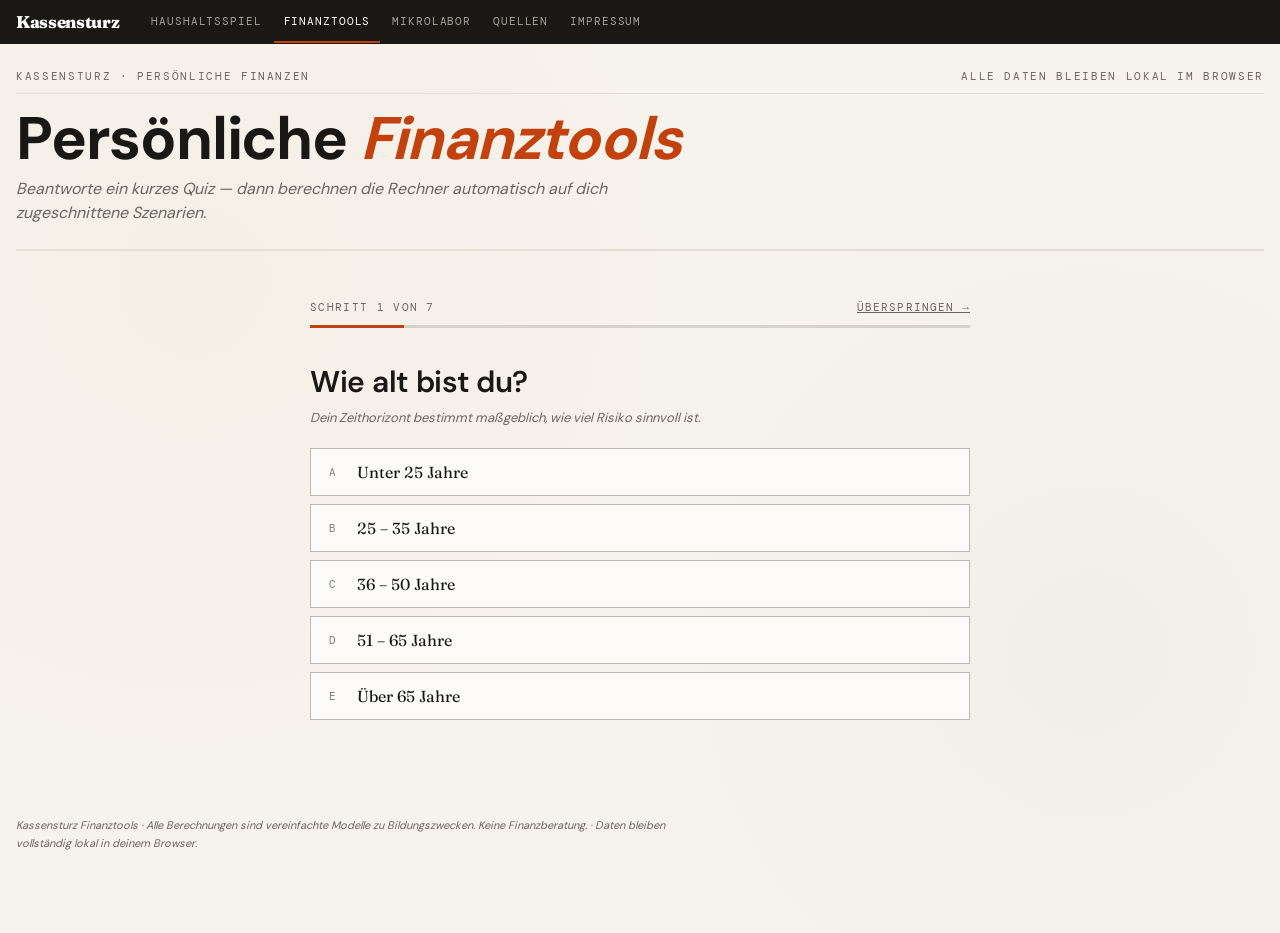
==== commit e0946777: "Block 1: Live-Risiken und Sicherheit beheben - Google-Ads-Tag entfernt, Schriften selbst gehostet (O" ====
--- a/finanz.html
+++ b/finanz.html
@@ -19,9 +19,7 @@
 <meta name="twitter:description" content="Kostenlose Finanzrechner für Deutschland. Datenbasiert, ohne Anmeldung.">
 <meta name="twitter:image" content="https://kassensturz.org/docs/haushaltsspiel_screenshot.png">
 <title>Finanztools – Kredit, Rente & Inflation berechnen | Kassensturz</title>
-<link rel="preconnect" href="https://fonts.googleapis.com">
-<link rel="preconnect" href="https://fonts.gstatic.com" crossorigin>
-<link href="https://fonts.googleapis.com/css2?family=Fraunces:opsz,wght@9..144,400;9..144,600;9..144,800&family=DM+Sans:wght@400;500;600;700&family=DM+Mono:wght@400;500&display=swap" rel="stylesheet">
+<link rel="stylesheet" href="css/fonts.css">
 <link rel="stylesheet" href="css/tokens.css">
 <style>
   /* Palette, Typo, Fokus und Nav: css/tokens.css.
@@ -1156,8 +1154,8 @@
 function finishQuiz() {
   const profile = computeProfile(answers);
   showProfileCard(profile);
-  localStorage.setItem('finanz_profile', JSON.stringify(profile));
-  localStorage.setItem('finanz_answers', JSON.stringify(answers));
+  lsSetJSON('finanz_profile', profile);
+  lsSetJSON('finanz_answers', answers);
 }
 
 function retakeQuiz() {
@@ -1274,9 +1272,8 @@
   const ts = document.getElementById('tools-section');
   ts.style.display = 'block';
 
-  const saved = localStorage.getItem('finanz_profile');
-  if (saved) {
-    const p = JSON.parse(saved);
+  const p = gueltigesProfil(lsGetJSON('finanz_profile'));
+  if (p) {
     document.getElementById('strip-name').textContent = p.profileType;
     document.getElementById('strip-alloc').textContent =
       ` · Aktien ${p.stockPct}%  Anleihen ${p.bondPct}%  Cash ${p.cashPct}%`;
@@ -1776,13 +1773,28 @@
   el.addEventListener('click', () => el.classList.toggle('collapsed'));
 });
 
+// ── localStorage: kann fehlen, werfen oder fremde Inhalte enthalten (F-060) ──
+function lsGetJSON(key) {
+  try { const v = localStorage.getItem(key); return v ? JSON.parse(v) : null; } catch { return null; }
+}
+function lsSetJSON(key, val) {
+  try { localStorage.setItem(key, JSON.stringify(val)); } catch {}
+}
+function gueltigesProfil(p) {
+  if (!p || typeof p !== 'object') return null;
+  const zahlen = ['risk', 'stockPct', 'bondPct', 'cashPct', 'blendedRendite', 'sparrate', 'nettoeinkommen', 'alter', 'jahre'];
+  if (!zahlen.every(k => typeof p[k] === 'number' && Number.isFinite(p[k]))) return null;
+  return typeof p.profileType === 'string' ? p : null;
+}
+
 // Restore profile from localStorage
 (function init() {
-  const savedProfile  = localStorage.getItem('finanz_profile');
-  const savedAnswers  = localStorage.getItem('finanz_answers');
-  if (savedProfile && savedAnswers) {
-    Object.assign(answers, JSON.parse(savedAnswers));
-    const p = JSON.parse(savedProfile);
+  const p = gueltigesProfil(lsGetJSON('finanz_profile'));
+  const savedAnswers = lsGetJSON('finanz_answers');
+  if (p && savedAnswers && typeof savedAnswers === 'object') {
+    for (const k of ['age', 'income', 'saverate', 'goal', 'horizon', 'crash', 'security', 'knowledge']) {
+      if (Object.hasOwn(savedAnswers, k)) answers[k] = savedAnswers[k];
+    }
     document.getElementById('strip-name').textContent = p.profileType;
     document.getElementById('strip-alloc').textContent =
       ` · Aktien ${p.stockPct}%  Anleihen ${p.bondPct}%  Cash ${p.cashPct}%`;
@@ -1790,11 +1802,10 @@
     // Show quiz with "Sie haben bereits ein Profil" option? For now just show quiz fresh.
   }
   // Load params from Haushaltsspiel if available
-  const hsRaw = localStorage.getItem('haushaltsspiel_params');
-  if (hsRaw) {
+  const hsP = lsGetJSON('haushaltsspiel_params');
+  if (hsP) {
     try {
-      const hsP = JSON.parse(hsRaw);
-      if (typeof hsP.abgeltung === 'number') {
+      if (typeof hsP.abgeltung === 'number' && Number.isFinite(hsP.abgeltung)) {
         const slider = document.getElementById('invest_steuer');
         slider.value = hsP.abgeltung;
         document.getElementById('v_invest_steuer').textContent = hsP.abgeltung + ' %';
--- a/css/fonts.css
+++ b/css/fonts.css
@@ -0,0 +1,164 @@
+/* Selbst gehostete Schriften (SIL Open Font License 1.1, siehe fonts/LICENSE-*.txt).
+ * Quelle: Google Fonts, Subsets latin + latin-ext. Ersetzt die Einbindung von fonts.googleapis.com (F-001). */
+/* DM Mono 400 – latin-ext */
+@font-face {
+  font-family: 'DM Mono';
+  font-style: normal;
+  font-weight: 400;
+  font-display: swap;
+  src: url('../fonts/dmmono-400-latin-ext.woff2') format('woff2');
+  unicode-range: U+0100-02BA, U+02BD-02C5, U+02C7-02CC, U+02CE-02D7, U+02DD-02FF, U+0304, U+0308, U+0329, U+1D00-1DBF, U+1E00-1E9F, U+1EF2-1EFF, U+2020, U+20A0-20AB, U+20AD-20C0, U+2113, U+2C60-2C7F, U+A720-A7FF;
+}
+/* DM Mono 400 – latin */
+@font-face {
+  font-family: 'DM Mono';
+  font-style: normal;
+  font-weight: 400;
+  font-display: swap;
+  src: url('../fonts/dmmono-400-latin.woff2') format('woff2');
+  unicode-range: U+0000-00FF, U+0131, U+0152-0153, U+02BB-02BC, U+02C6, U+02DA, U+02DC, U+0304, U+0308, U+0329, U+2000-206F, U+20AC, U+2122, U+2191, U+2193, U+2212, U+2215, U+FEFF, U+FFFD;
+}
+/* DM Mono 500 – latin-ext */
+@font-face {
+  font-family: 'DM Mono';
+  font-style: normal;
+  font-weight: 500;
+  font-display: swap;
+  src: url('../fonts/dmmono-500-latin-ext.woff2') format('woff2');
+  unicode-range: U+0100-02BA, U+02BD-02C5, U+02C7-02CC, U+02CE-02D7, U+02DD-02FF, U+0304, U+0308, U+0329, U+1D00-1DBF, U+1E00-1E9F, U+1EF2-1EFF, U+2020, U+20A0-20AB, U+20AD-20C0, U+2113, U+2C60-2C7F, U+A720-A7FF;
+}
+/* DM Mono 500 – latin */
+@font-face {
+  font-family: 'DM Mono';
+  font-style: normal;
+  font-weight: 500;
+  font-display: swap;
+  src: url('../fonts/dmmono-500-latin.woff2') format('woff2');
+  unicode-range: U+0000-00FF, U+0131, U+0152-0153, U+02BB-02BC, U+02C6, U+02DA, U+02DC, U+0304, U+0308, U+0329, U+2000-206F, U+20AC, U+2122, U+2191, U+2193, U+2212, U+2215, U+FEFF, U+FFFD;
+}
+/* DM Sans 400 – latin-ext */
+@font-face {
+  font-family: 'DM Sans';
+  font-style: normal;
+  font-weight: 400;
+  font-display: swap;
+  src: url('../fonts/dmsans-var-latin-ext.woff2') format('woff2');
+  unicode-range: U+0100-02BA, U+02BD-02C5, U+02C7-02CC, U+02CE-02D7, U+02DD-02FF, U+0304, U+0308, U+0329, U+1D00-1DBF, U+1E00-1E9F, U+1EF2-1EFF, U+2020, U+20A0-20AB, U+20AD-20C0, U+2113, U+2C60-2C7F, U+A720-A7FF;
+}
+/* DM Sans 400 – latin */
+@font-face {
+  font-family: 'DM Sans';
+  font-style: normal;
+  font-weight: 400;
+  font-display: swap;
+  src: url('../fonts/dmsans-var-latin.woff2') format('woff2');
+  unicode-range: U+0000-00FF, U+0131, U+0152-0153, U+02BB-02BC, U+02C6, U+02DA, U+02DC, U+0304, U+0308, U+0329, U+2000-206F, U+20AC, U+2122, U+2191, U+2193, U+2212, U+2215, U+FEFF, U+FFFD;
+}
+/* DM Sans 500 – latin-ext */
+@font-face {
+  font-family: 'DM Sans';
+  font-style: normal;
+  font-weight: 500;
+  font-display: swap;
+  src: url('../fonts/dmsans-var-latin-ext.woff2') format('woff2');
+  unicode-range: U+0100-02BA, U+02BD-02C5, U+02C7-02CC, U+02CE-02D7, U+02DD-02FF, U+0304, U+0308, U+0329, U+1D00-1DBF, U+1E00-1E9F, U+1EF2-1EFF, U+2020, U+20A0-20AB, U+20AD-20C0, U+2113, U+2C60-2C7F, U+A720-A7FF;
+}
+/* DM Sans 500 – latin */
+@font-face {
+  font-family: 'DM Sans';
+  font-style: normal;
+  font-weight: 500;
+  font-display: swap;
+  src: url('../fonts/dmsans-var-latin.woff2') format('woff2');
+  unicode-range: U+0000-00FF, U+0131, U+0152-0153, U+02BB-02BC, U+02C6, U+02DA, U+02DC, U+0304, U+0308, U+0329, U+2000-206F, U+20AC, U+2122, U+2191, U+2193, U+2212, U+2215, U+FEFF, U+FFFD;
+}
+/* DM Sans 600 – latin-ext */
+@font-face {
+  font-family: 'DM Sans';
+  font-style: normal;
+  font-weight: 600;
+  font-display: swap;
+  src: url('../fonts/dmsans-var-latin-ext.woff2') format('woff2');
+  unicode-range: U+0100-02BA, U+02BD-02C5, U+02C7-02CC, U+02CE-02D7, U+02DD-02FF, U+0304, U+0308, U+0329, U+1D00-1DBF, U+1E00-1E9F, U+1EF2-1EFF, U+2020, U+20A0-20AB, U+20AD-20C0, U+2113, U+2C60-2C7F, U+A720-A7FF;
+}
+/* DM Sans 600 – latin */
+@font-face {
+  font-family: 'DM Sans';
+  font-style: normal;
+  font-weight: 600;
+  font-display: swap;
+  src: url('../fonts/dmsans-var-latin.woff2') format('woff2');
+  unicode-range: U+0000-00FF, U+0131, U+0152-0153, U+02BB-02BC, U+02C6, U+02DA, U+02DC, U+0304, U+0308, U+0329, U+2000-206F, U+20AC, U+2122, U+2191, U+2193, U+2212, U+2215, U+FEFF, U+FFFD;
+}
+/* DM Sans 700 – latin-ext */
+@font-face {
+  font-family: 'DM Sans';
+  font-style: normal;
+  font-weight: 700;
+  font-display: swap;
+  src: url('../fonts/dmsans-var-latin-ext.woff2') format('woff2');
+  unicode-range: U+0100-02BA, U+02BD-02C5, U+02C7-02CC, U+02CE-02D7, U+02DD-02FF, U+0304, U+0308, U+0329, U+1D00-1DBF, U+1E00-1E9F, U+1EF2-1EFF, U+2020, U+20A0-20AB, U+20AD-20C0, U+2113, U+2C60-2C7F, U+A720-A7FF;
+}
+/* DM Sans 700 – latin */
+@font-face {
+  font-family: 'DM Sans';
+  font-style: normal;
+  font-weight: 700;
+  font-display: swap;
+  src: url('../fonts/dmsans-var-latin.woff2') format('woff2');
+  unicode-range: U+0000-00FF, U+0131, U+0152-0153, U+02BB-02BC, U+02C6, U+02DA, U+02DC, U+0304, U+0308, U+0329, U+2000-206F, U+20AC, U+2122, U+2191, U+2193, U+2212, U+2215, U+FEFF, U+FFFD;
+}
+/* Fraunces 400 – latin-ext */
+@font-face {
+  font-family: 'Fraunces';
+  font-style: normal;
+  font-weight: 400;
+  font-display: swap;
+  src: url('../fonts/fraunces-var-latin-ext.woff2') format('woff2');
+  unicode-range: U+0100-02BA, U+02BD-02C5, U+02C7-02CC, U+02CE-02D7, U+02DD-02FF, U+0304, U+0308, U+0329, U+1D00-1DBF, U+1E00-1E9F, U+1EF2-1EFF, U+2020, U+20A0-20AB, U+20AD-20C0, U+2113, U+2C60-2C7F, U+A720-A7FF;
+}
+/* Fraunces 400 – latin */
+@font-face {
+  font-family: 'Fraunces';
+  font-style: normal;
+  font-weight: 400;
+  font-display: swap;
+  src: url('../fonts/fraunces-var-latin.woff2') format('woff2');
+  unicode-range: U+0000-00FF, U+0131, U+0152-0153, U+02BB-02BC, U+02C6, U+02DA, U+02DC, U+0304, U+0308, U+0329, U+2000-206F, U+20AC, U+2122, U+2191, U+2193, U+2212, U+2215, U+FEFF, U+FFFD;
+}
+/* Fraunces 600 – latin-ext */
+@font-face {
+  font-family: 'Fraunces';
+  font-style: normal;
+  font-weight: 600;
+  font-display: swap;
+  src: url('../fonts/fraunces-var-latin-ext.woff2') format('woff2');
+  unicode-range: U+0100-02BA, U+02BD-02C5, U+02C7-02CC, U+02CE-02D7, U+02DD-02FF, U+0304, U+0308, U+0329, U+1D00-1DBF, U+1E00-1E9F, U+1EF2-1EFF, U+2020, U+20A0-20AB, U+20AD-20C0, U+2113, U+2C60-2C7F, U+A720-A7FF;
+}
+/* Fraunces 600 – latin */
+@font-face {
+  font-family: 'Fraunces';
+  font-style: normal;
+  font-weight: 600;
+  font-display: swap;
+  src: url('../fonts/fraunces-var-latin.woff2') format('woff2');
+  unicode-range: U+0000-00FF, U+0131, U+0152-0153, U+02BB-02BC, U+02C6, U+02DA, U+02DC, U+0304, U+0308, U+0329, U+2000-206F, U+20AC, U+2122, U+2191, U+2193, U+2212, U+2215, U+FEFF, U+FFFD;
+}
+/* Fraunces 800 – latin-ext */
+@font-face {
+  font-family: 'Fraunces';
+  font-style: normal;
+  font-weight: 800;
+  font-display: swap;
+  src: url('../fonts/fraunces-var-latin-ext.woff2') format('woff2');
+  unicode-range: U+0100-02BA, U+02BD-02C5, U+02C7-02CC, U+02CE-02D7, U+02DD-02FF, U+0304, U+0308, U+0329, U+1D00-1DBF, U+1E00-1E9F, U+1EF2-1EFF, U+2020, U+20A0-20AB, U+20AD-20C0, U+2113, U+2C60-2C7F, U+A720-A7FF;
+}
+/* Fraunces 800 – latin */
+@font-face {
+  font-family: 'Fraunces';
+  font-style: normal;
+  font-weight: 800;
+  font-display: swap;
+  src: url('../fonts/fraunces-var-latin.woff2') format('woff2');
+  unicode-range: U+0000-00FF, U+0131, U+0152-0153, U+02BB-02BC, U+02C6, U+02DA, U+02DC, U+0304, U+0308, U+0329, U+2000-206F, U+20AC, U+2122, U+2191, U+2193, U+2212, U+2215, U+FEFF, U+FFFD;
+}
